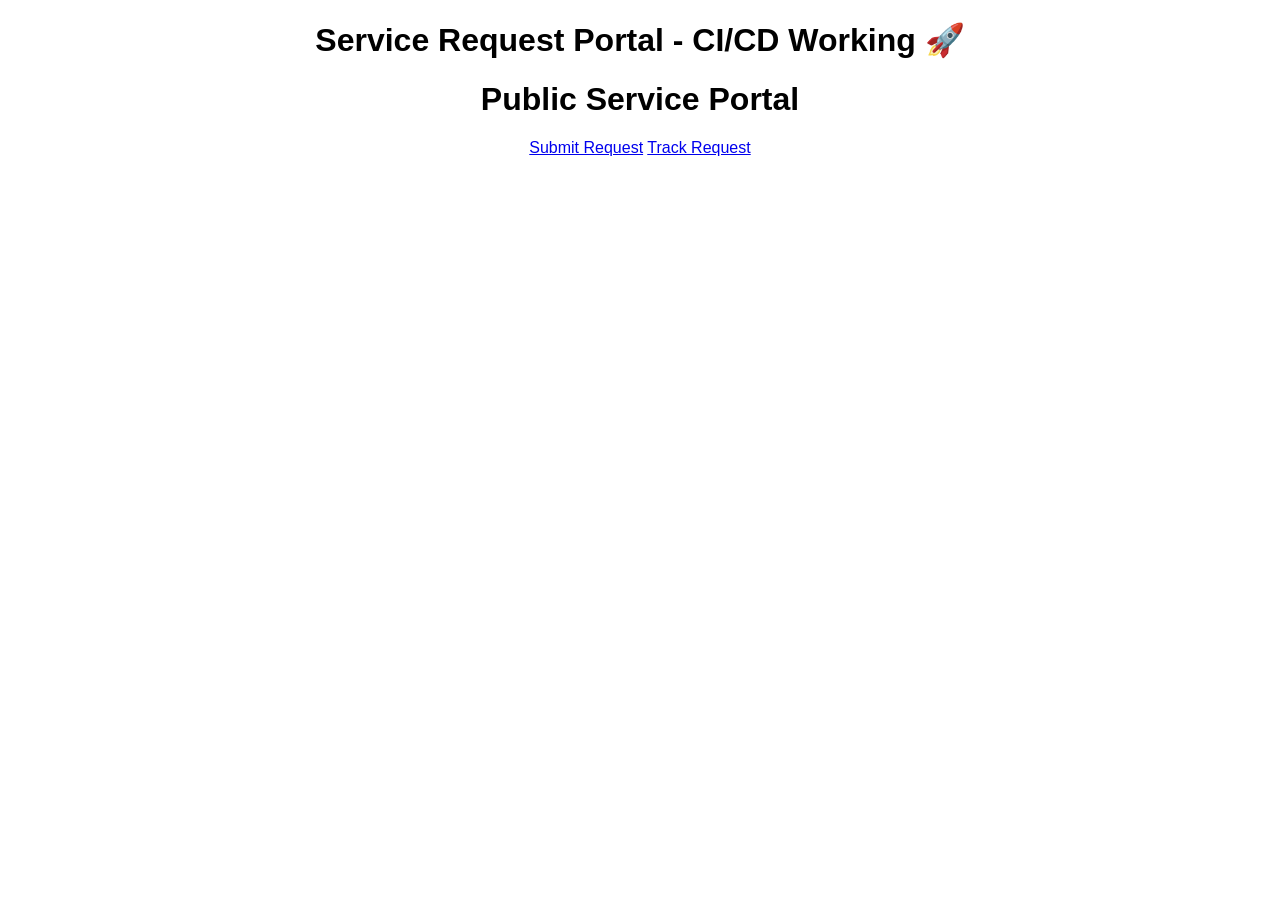
==== frontend/index.html @ e5de938a "Testing CI/CD auto deploy" ====
<!DOCTYPE html>
<html>
<head>
    <title>Service Portal</title>
    <h1>Service Request Portal - CI/CD Working 🚀</h1>
    <link rel="stylesheet" href="style.css">
</head>
<body>
    <h1>Public Service Portal</h1>
    <a href="submit.html">Submit Request</a>
    <a href="track.html">Track Request</a>
</body>
</html>
---- frontend/style.css ----
body {
    font-family: Arial;
    text-align: center;
}
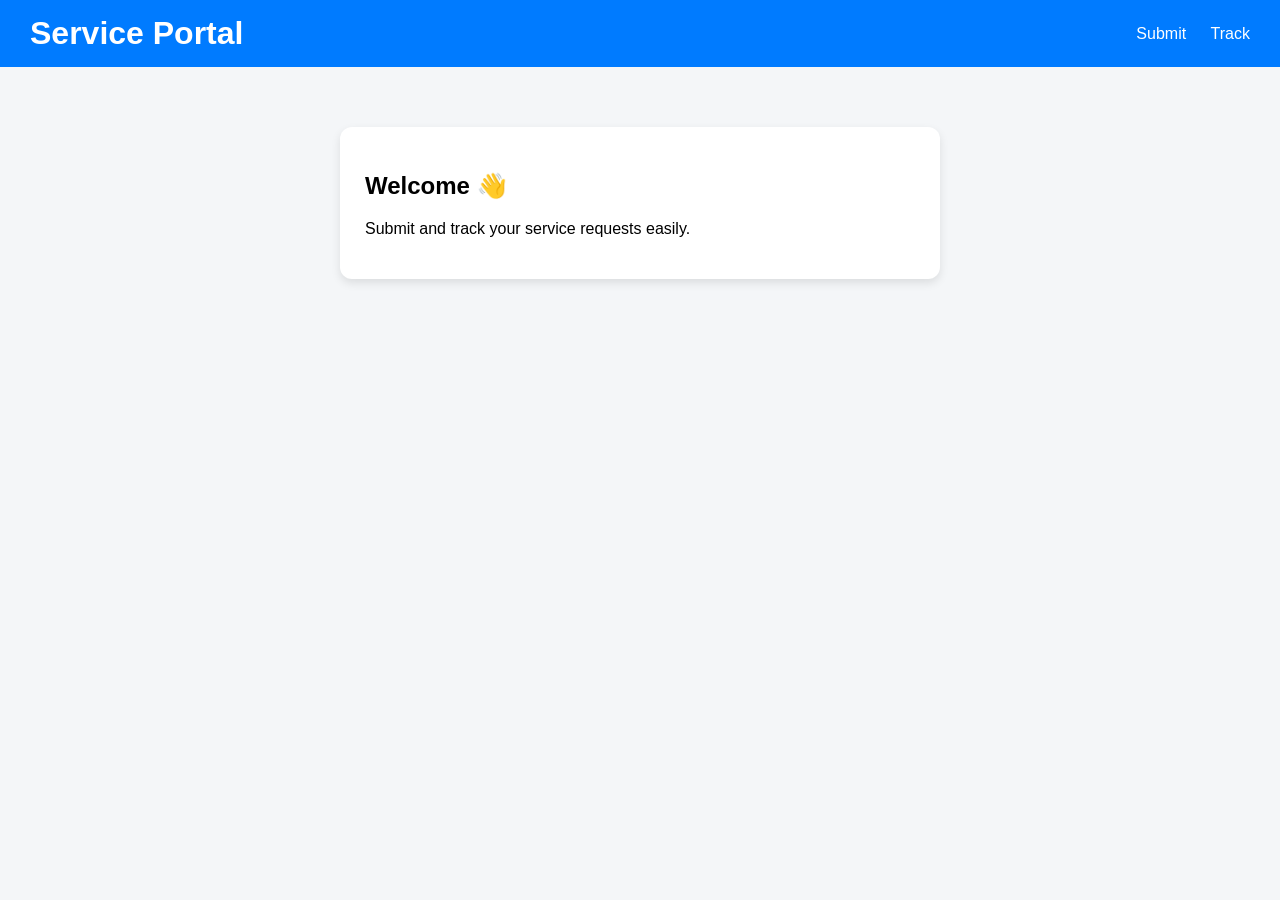
==== commit 1018fa31: "UI improved" ====
--- a/frontend/index.html
+++ b/frontend/index.html
@@ -1,13 +1,25 @@
 <!DOCTYPE html>
 <html>
 <head>
-    <title>Service Portal</title>
-    <h1>Service Request Portal - CI/CD Working 🚀</h1>
-    <link rel="stylesheet" href="style.css">
+  <title>Service Portal</title>
+  <link rel="stylesheet" href="style.css">
 </head>
 <body>
-    <h1>Public Service Portal</h1>
-    <a href="submit.html">Submit Request</a>
-    <a href="track.html">Track Request</a>
+
+<header class="navbar">
+  <h1>Service Portal</h1>
+  <nav>
+    <a href="submit.html">Submit</a>
+    <a href="track.html">Track</a>
+  </nav>
+</header>
+
+<div class="container">
+  <div class="card">
+    <h2>Welcome 👋</h2>
+    <p>Submit and track your service requests easily.</p>
+  </div>
+</div>
+
 </body>
 </html>
--- a/frontend/style.css
+++ b/frontend/style.css
@@ -1,4 +1,89 @@
 body {
-    font-family: Arial;
-    text-align: center;
+  font-family: 'Segoe UI', sans-serif;
+  margin: 0;
+  background: #f4f6f8;
 }
+
+/* NAVBAR */
+.navbar {
+  background: #007bff;
+  color: white;
+  padding: 15px 30px;
+  display: flex;
+  justify-content: space-between;
+  align-items: center;
+}
+
+.navbar h1 {
+  margin: 0;
+}
+
+.navbar nav a {
+  color: white;
+  margin-left: 20px;
+  text-decoration: none;
+  font-weight: 500;
+}
+
+.navbar nav a:hover {
+  text-decoration: underline;
+}
+
+/* CONTAINER */
+.container {
+  max-width: 600px;
+  margin: 40px auto;
+  padding: 20px;
+}
+
+/* CARD */
+.card {
+  background: white;
+  padding: 25px;
+  border-radius: 12px;
+  box-shadow: 0 4px 10px rgba(0,0,0,0.1);
+}
+
+/* INPUTS */
+input, textarea {
+  width: 100%;
+  padding: 12px;
+  margin-top: 10px;
+  margin-bottom: 20px;
+  border-radius: 8px;
+  border: 1px solid #ccc;
+  font-size: 14px;
+}
+
+/* BUTTON */
+button {
+  width: 100%;
+  padding: 12px;
+  background: #007bff;
+  border: none;
+  color: white;
+  border-radius: 8px;
+  font-size: 16px;
+  cursor: pointer;
+}
+
+button:hover {
+  background: #0056b3;
+}
+
+/* MESSAGE */
+.message {
+  margin-top: 15px;
+  padding: 10px;
+  border-radius: 8px;
+}
+
+.success {
+  background: #d4edda;
+  color: #155724;
+}
+
+.error {
+  background: #f8d7da;
+  color: #721c24;
+}
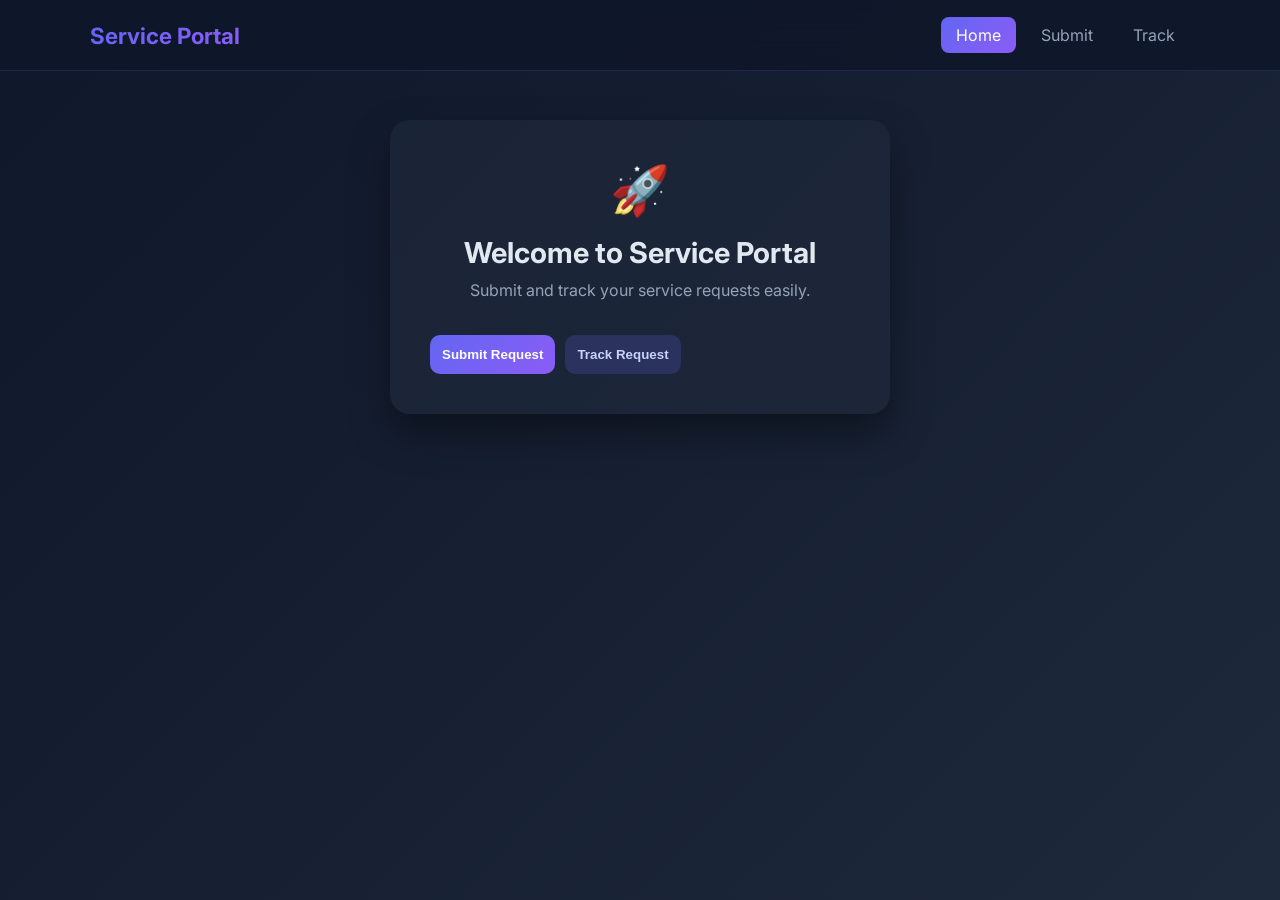
==== commit a88f1f15: "Professional UI integrated with backend" ====
--- a/frontend/index.html
+++ b/frontend/index.html
@@ -1,25 +1,52 @@
 <!DOCTYPE html>
-<html>
+<html lang="en">
 <head>
-  <title>Service Portal</title>
-  <link rel="stylesheet" href="style.css">
+    <meta charset="UTF-8">
+    <meta name="viewport" content="width=device-width, initial-scale=1.0">
+    <title>Service Portal</title>
+
+    <!-- FONT -->
+    <link href="https://fonts.googleapis.com/css2?family=Inter:wght@400;500;600;700&display=swap" rel="stylesheet">
+
+    <!-- CSS -->
+    <link rel="stylesheet" href="style.css">
 </head>
 <body>
 
-<header class="navbar">
-  <h1>Service Portal</h1>
-  <nav>
-    <a href="submit.html">Submit</a>
-    <a href="track.html">Track</a>
-  </nav>
-</header>
+<!-- NAVBAR -->
+<nav class="navbar">
+    <div class="navbar-content">
+        <div class="logo">Service Portal</div>
 
-<div class="container">
-  <div class="card">
-    <h2>Welcome 👋</h2>
-    <p>Submit and track your service requests easily.</p>
-  </div>
-</div>
+        <div class="nav-links">
+            <a href="index.html" class="nav-link active">Home</a>
+            <a href="submit.html" class="nav-link">Submit</a>
+            <a href="track.html" class="nav-link">Track</a>
+        </div>
+    </div>
+</nav>
+
+<!-- MAIN -->
+<main class="main">
+    <div class="card home-card">
+        <div class="home-icon">🚀</div>
+
+        <h1 class="card-title">Welcome to Service Portal</h1>
+        <p class="card-description">
+            Submit and track your service requests easily.
+        </p>
+
+        <div class="home-actions">
+            <a href="submit.html">
+                <button class="btn btn-primary">Submit Request</button>
+            </a>
+
+            <a href="track.html">
+                <button class="btn btn-secondary">Track Request</button>
+            </a>
+        </div>
+    </div>
+</main>
 
 </body>
 </html>
--- a/frontend/style.css
+++ b/frontend/style.css
@@ -1,89 +1,134 @@
+* {
+    margin: 0;
+    padding: 0;
+    box-sizing: border-box;
+}
+
 body {
-  font-family: 'Segoe UI', sans-serif;
-  margin: 0;
-  background: #f4f6f8;
+    font-family: 'Inter', sans-serif;
+    background: linear-gradient(135deg, #0f172a, #1e293b);
+    min-height: 100vh;
+    color: #e2e8f0;
 }
 
 /* NAVBAR */
 .navbar {
-  background: #007bff;
-  color: white;
-  padding: 15px 30px;
-  display: flex;
-  justify-content: space-between;
-  align-items: center;
+    position: fixed;
+    top: 0;
+    width: 100%;
+    background: rgba(15, 23, 42, 0.9);
+    backdrop-filter: blur(15px);
+    border-bottom: 1px solid rgba(99, 102, 241, 0.2);
 }
 
-.navbar h1 {
-  margin: 0;
+.navbar-content {
+    max-width: 1100px;
+    margin: auto;
+    height: 70px;
+    display: flex;
+    justify-content: space-between;
+    align-items: center;
 }
 
-.navbar nav a {
-  color: white;
-  margin-left: 20px;
-  text-decoration: none;
-  font-weight: 500;
+.logo {
+    font-size: 1.4rem;
+    font-weight: 700;
+    background: linear-gradient(135deg, #6366f1, #8b5cf6);
+    -webkit-background-clip: text;
+    -webkit-text-fill-color: transparent;
 }
 
-.navbar nav a:hover {
-  text-decoration: underline;
+/* NAV LINKS */
+.nav-links {
+    display: flex;
+    gap: 10px;
 }
 
-/* CONTAINER */
-.container {
-  max-width: 600px;
-  margin: 40px auto;
-  padding: 20px;
+.nav-link {
+    text-decoration: none;
+    color: #94a3b8;
+    padding: 8px 15px;
+    border-radius: 8px;
+}
+
+.nav-link:hover {
+    color: white;
+    background: rgba(99, 102, 241, 0.2);
+}
+
+.nav-link.active {
+    color: white;
+    background: linear-gradient(135deg, #6366f1, #8b5cf6);
+}
+
+/* MAIN */
+.main {
+    padding-top: 120px;
+    display: flex;
+    justify-content: center;
 }
 
 /* CARD */
 .card {
-  background: white;
-  padding: 25px;
-  border-radius: 12px;
-  box-shadow: 0 4px 10px rgba(0,0,0,0.1);
+    width: 100%;
+    max-width: 500px;
+    background: rgba(30, 41, 59, 0.7);
+    padding: 2.5rem;
+    border-radius: 20px;
+    text-align: center;
+    box-shadow: 0 20px 40px rgba(0,0,0,0.4);
 }
 
-/* INPUTS */
-input, textarea {
-  width: 100%;
-  padding: 12px;
-  margin-top: 10px;
-  margin-bottom: 20px;
-  border-radius: 8px;
-  border: 1px solid #ccc;
-  font-size: 14px;
+/* HOME */
+.home-icon {
+    font-size: 3rem;
+    margin-bottom: 1rem;
 }
 
-/* BUTTON */
-button {
-  width: 100%;
-  padding: 12px;
-  background: #007bff;
-  border: none;
-  color: white;
-  border-radius: 8px;
-  font-size: 16px;
-  cursor: pointer;
+.card-title {
+    font-size: 1.8rem;
 }
 
-button:hover {
-  background: #0056b3;
+.card-description {
+    margin-top: 10px;
+    color: #94a3b8;
 }
 
-/* MESSAGE */
-.message {
-  margin-top: 15px;
-  padding: 10px;
-  border-radius: 8px;
+/* BUTTONS */
+.btn {
+    width: 100%;
+    padding: 12px;
+    border-radius: 10px;
+    border: none;
+    margin-top: 15px;
+    font-weight: 600;
+    cursor: pointer;
 }
 
-.success {
-  background: #d4edda;
-  color: #155724;
+.btn-primary {
+    background: linear-gradient(135deg, #6366f1, #8b5cf6);
+    color: white;
 }
 
-.error {
-  background: #f8d7da;
-  color: #721c24;
+.btn-primary:hover {
+    transform: scale(1.05);
 }
+
+.btn-secondary {
+    background: rgba(99, 102, 241, 0.2);
+    color: #c7d2fe;
+}
+
+/* BUTTON GROUP */
+.home-actions {
+    display: flex;
+    gap: 10px;
+    margin-top: 20px;
+}
+
+/* MOBILE */
+@media (max-width: 600px) {
+    .home-actions {
+        flex-direction: column;
+    }
+}
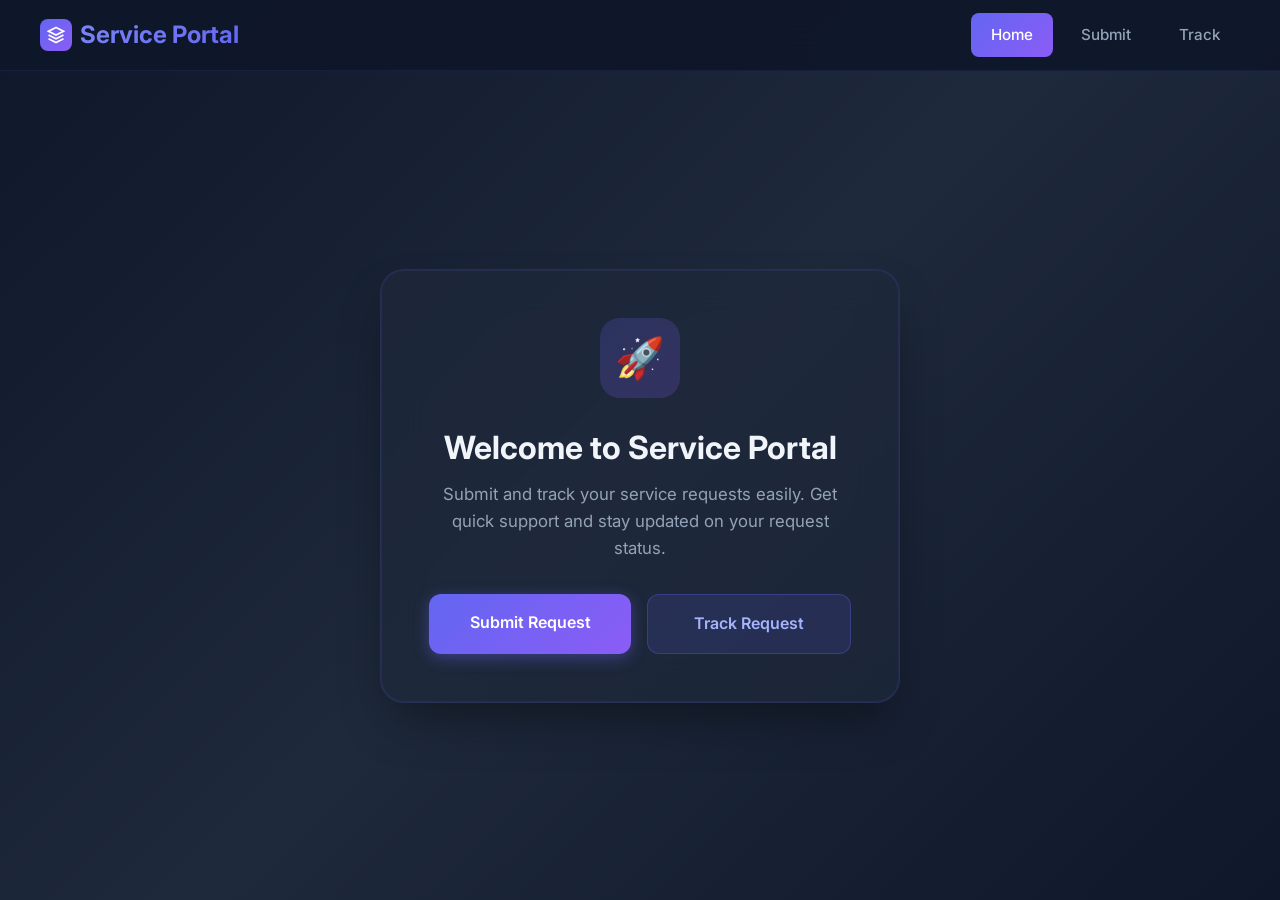
==== commit 1e0bdd9c: "Ui perfect" ====
--- a/frontend/index.html
+++ b/frontend/index.html
@@ -4,20 +4,23 @@
     <meta charset="UTF-8">
     <meta name="viewport" content="width=device-width, initial-scale=1.0">
     <title>Service Portal</title>
-
-    <!-- FONT -->
     <link href="https://fonts.googleapis.com/css2?family=Inter:wght@400;500;600;700&display=swap" rel="stylesheet">
-
-    <!-- CSS -->
     <link rel="stylesheet" href="style.css">
 </head>
 <body>
 
-<!-- NAVBAR -->
 <nav class="navbar">
     <div class="navbar-content">
-        <div class="logo">Service Portal</div>
-
+        <div class="logo">
+            <div class="logo-icon">
+                <svg width="18" height="18" viewBox="0 0 24 24" fill="none" stroke="white" stroke-width="2.5">
+                    <path d="M12 2L2 7l10 5 10-5-10-5z"/>
+                    <path d="M2 17l10 5 10-5"/>
+                    <path d="M2 12l10 5 10-5"/>
+                </svg>
+            </div>
+            Service Portal
+        </div>
         <div class="nav-links">
             <a href="index.html" class="nav-link active">Home</a>
             <a href="submit.html" class="nav-link">Submit</a>
@@ -26,24 +29,16 @@
     </div>
 </nav>
 
-<!-- MAIN -->
 <main class="main">
     <div class="card home-card">
         <div class="home-icon">🚀</div>
-
-        <h1 class="card-title">Welcome to Service Portal</h1>
-        <p class="card-description">
-            Submit and track your service requests easily.
-        </p>
-
+        <div class="card-header">
+            <h1 class="card-title">Welcome to Service Portal</h1>
+            <p class="card-description">Submit and track your service requests easily. Get quick support and stay updated on your request status.</p>
+        </div>
         <div class="home-actions">
-            <a href="submit.html">
-                <button class="btn btn-primary">Submit Request</button>
-            </a>
-
-            <a href="track.html">
-                <button class="btn btn-secondary">Track Request</button>
-            </a>
+            <a href="submit.html" class="btn btn-primary" style="text-decoration:none;text-align:center;">Submit Request</a>
+            <a href="track.html" class="btn btn-secondary" style="text-decoration:none;text-align:center;">Track Request</a>
         </div>
     </div>
 </main>
--- a/frontend/style.css
+++ b/frontend/style.css
@@ -5,130 +5,365 @@
 }
 
 body {
-    font-family: 'Inter', sans-serif;
-    background: linear-gradient(135deg, #0f172a, #1e293b);
+    font-family: 'Inter', -apple-system, BlinkMacSystemFont, sans-serif;
+    background: linear-gradient(135deg, #0f172a 0%, #1e293b 50%, #0f172a 100%);
     min-height: 100vh;
     color: #e2e8f0;
+    line-height: 1.6;
 }
 
 /* NAVBAR */
 .navbar {
+    background: rgba(15, 23, 42, 0.95);
+    backdrop-filter: blur(20px);
+    border-bottom: 1px solid rgba(99, 102, 241, 0.1);
+    padding: 0 2rem;
     position: fixed;
+    width: 100%;
     top: 0;
-    width: 100%;
-    background: rgba(15, 23, 42, 0.9);
-    backdrop-filter: blur(15px);
-    border-bottom: 1px solid rgba(99, 102, 241, 0.2);
+    z-index: 1000;
 }
 
 .navbar-content {
-    max-width: 1100px;
-    margin: auto;
+    max-width: 1200px;
+    margin: 0 auto;
+    display: flex;
+    justify-content: space-between;
+    align-items: center;
     height: 70px;
-    display: flex;
-    justify-content: space-between;
-    align-items: center;
 }
 
 .logo {
-    font-size: 1.4rem;
+    font-size: 1.5rem;
     font-weight: 700;
-    background: linear-gradient(135deg, #6366f1, #8b5cf6);
+    background: linear-gradient(135deg, #818cf8, #6366f1);
     -webkit-background-clip: text;
     -webkit-text-fill-color: transparent;
-}
-
-/* NAV LINKS */
+    background-clip: text;
+    display: flex;
+    align-items: center;
+    gap: 0.5rem;
+    text-decoration: none;
+}
+
+.logo-icon {
+    width: 32px;
+    height: 32px;
+    background: linear-gradient(135deg, #6366f1, #8b5cf6);
+    border-radius: 8px;
+    display: flex;
+    align-items: center;
+    justify-content: center;
+    flex-shrink: 0;
+}
+
 .nav-links {
     display: flex;
-    gap: 10px;
+    gap: 0.5rem;
 }
 
 .nav-link {
+    color: #94a3b8;
     text-decoration: none;
-    color: #94a3b8;
-    padding: 8px 15px;
+    padding: 0.625rem 1.25rem;
     border-radius: 8px;
+    font-weight: 500;
+    font-size: 0.95rem;
+    transition: all 0.2s ease;
 }
 
 .nav-link:hover {
-    color: white;
-    background: rgba(99, 102, 241, 0.2);
+    color: #e2e8f0;
+    background: rgba(99, 102, 241, 0.1);
 }
 
 .nav-link.active {
-    color: white;
+    color: #fff;
     background: linear-gradient(135deg, #6366f1, #8b5cf6);
 }
 
 /* MAIN */
 .main {
-    padding-top: 120px;
-    display: flex;
+    min-height: 100vh;
+    display: flex;
+    align-items: center;
     justify-content: center;
+    padding: 120px 1.5rem 3rem;
 }
 
 /* CARD */
 .card {
+    background: rgba(30, 41, 59, 0.7);
+    backdrop-filter: blur(20px);
+    border: 1px solid rgba(99, 102, 241, 0.15);
+    border-radius: 24px;
+    padding: 3rem;
     width: 100%;
-    max-width: 500px;
-    background: rgba(30, 41, 59, 0.7);
-    padding: 2.5rem;
+    max-width: 480px;
+    box-shadow:
+        0 25px 50px -12px rgba(0, 0, 0, 0.4),
+        0 0 0 1px rgba(99, 102, 241, 0.1) inset;
+}
+
+.card-header {
+    margin-bottom: 2rem;
+    text-align: center;
+}
+
+.card-title {
+    font-size: 2rem;
+    font-weight: 700;
+    color: #f1f5f9;
+    margin-bottom: 0.5rem;
+}
+
+.card-description {
+    color: #94a3b8;
+    font-size: 1.05rem;
+}
+
+/* HOME */
+.home-card {
+    text-align: center;
+    max-width: 520px;
+}
+
+.home-icon {
+    width: 80px;
+    height: 80px;
+    background: linear-gradient(135deg, rgba(99, 102, 241, 0.2), rgba(139, 92, 246, 0.2));
     border-radius: 20px;
-    text-align: center;
-    box-shadow: 0 20px 40px rgba(0,0,0,0.4);
-}
-
-/* HOME */
-.home-icon {
-    font-size: 3rem;
-    margin-bottom: 1rem;
-}
-
-.card-title {
-    font-size: 1.8rem;
-}
-
-.card-description {
-    margin-top: 10px;
-    color: #94a3b8;
+    display: flex;
+    align-items: center;
+    justify-content: center;
+    margin: 0 auto 1.5rem;
+    font-size: 2.5rem;
+}
+
+.home-actions {
+    display: flex;
+    gap: 1rem;
+    margin-top: 2rem;
+}
+
+.home-actions .btn {
+    flex: 1;
+}
+
+/* FORM ELEMENTS */
+.form-group {
+    margin-bottom: 1.5rem;
+}
+
+.form-label {
+    display: block;
+    font-size: 0.875rem;
+    font-weight: 500;
+    color: #cbd5e1;
+    margin-bottom: 0.5rem;
+}
+
+.form-input,
+.form-textarea {
+    width: 100%;
+    padding: 0.875rem 1rem;
+    background: rgba(15, 23, 42, 0.6);
+    border: 1px solid rgba(99, 102, 241, 0.2);
+    border-radius: 12px;
+    color: #e2e8f0;
+    font-size: 1rem;
+    font-family: inherit;
+    transition: all 0.2s ease;
+}
+
+.form-input:focus,
+.form-textarea:focus {
+    outline: none;
+    border-color: #6366f1;
+    box-shadow: 0 0 0 3px rgba(99, 102, 241, 0.15);
+    background: rgba(15, 23, 42, 0.8);
+}
+
+.form-input::placeholder,
+.form-textarea::placeholder {
+    color: #64748b;
+}
+
+.form-textarea {
+    min-height: 120px;
+    resize: vertical;
 }
 
 /* BUTTONS */
 .btn {
     width: 100%;
-    padding: 12px;
-    border-radius: 10px;
+    padding: 1rem 1.5rem;
+    font-size: 1rem;
+    font-weight: 600;
     border: none;
-    margin-top: 15px;
-    font-weight: 600;
+    border-radius: 12px;
     cursor: pointer;
+    transition: all 0.2s ease;
+    font-family: inherit;
 }
 
 .btn-primary {
     background: linear-gradient(135deg, #6366f1, #8b5cf6);
     color: white;
+    box-shadow: 0 4px 15px rgba(99, 102, 241, 0.4);
 }
 
 .btn-primary:hover {
-    transform: scale(1.05);
+    transform: translateY(-2px);
+    box-shadow: 0 8px 25px rgba(99, 102, 241, 0.5);
+}
+
+.btn-primary:active {
+    transform: translateY(0);
 }
 
 .btn-secondary {
-    background: rgba(99, 102, 241, 0.2);
-    color: #c7d2fe;
-}
-
-/* BUTTON GROUP */
-.home-actions {
-    display: flex;
-    gap: 10px;
-    margin-top: 20px;
-}
-
-/* MOBILE */
-@media (max-width: 600px) {
-    .home-actions {
-        flex-direction: column;
-    }
-}
+    background: rgba(99, 102, 241, 0.15);
+    color: #a5b4fc;
+    border: 1px solid rgba(99, 102, 241, 0.3);
+}
+
+.btn-secondary:hover {
+    background: rgba(99, 102, 241, 0.25);
+    border-color: rgba(99, 102, 241, 0.5);
+}
+
+/* SUCCESS */
+.success-message {
+    text-align: center;
+    padding: 2rem;
+    display: none;
+}
+
+.success-message.visible {
+    display: block;
+    animation: fadeIn 0.3s ease;
+}
+
+.success-icon {
+    width: 64px;
+    height: 64px;
+    background: rgba(34, 197, 94, 0.2);
+    border-radius: 50%;
+    display: flex;
+    align-items: center;
+    justify-content: center;
+    margin: 0 auto 1rem;
+    font-size: 1.75rem;
+    color: #4ade80;
+}
+
+.success-title {
+    color: #4ade80;
+    font-size: 1.25rem;
+    font-weight: 600;
+    margin-bottom: 0.5rem;
+}
+
+.request-id-display {
+    background: rgba(15, 23, 42, 0.6);
+    border: 1px solid rgba(99, 102, 241, 0.2);
+    padding: 1rem;
+    border-radius: 12px;
+    margin-top: 1rem;
+}
+
+.request-id-label {
+    font-size: 0.8rem;
+    color: #64748b;
+    margin-bottom: 0.25rem;
+}
+
+.request-id-value {
+    font-size: 1.25rem;
+    font-weight: 700;
+    color: #a5b4fc;
+    font-family: 'SF Mono', Monaco, 'Courier New', monospace;
+}
+
+/* STATUS CARD */
+.status-card {
+    margin-top: 1.5rem;
+    padding: 1.5rem;
+    background: rgba(15, 23, 42, 0.5);
+    border-radius: 16px;
+    border: 1px solid rgba(99, 102, 241, 0.1);
+    display: none;
+}
+
+.status-card.visible {
+    display: block;
+    animation: fadeIn 0.3s ease;
+}
+
+.status-header {
+    display: flex;
+    justify-content: space-between;
+    align-items: center;
+    margin-bottom: 1rem;
+}
+
+.status-id {
+    font-weight: 600;
+    color: #a5b4fc;
+}
+
+.status-badge {
+    padding: 0.375rem 0.875rem;
+    border-radius: 20px;
+    font-size: 0.8rem;
+    font-weight: 600;
+    text-transform: uppercase;
+    letter-spacing: 0.5px;
+}
+
+.status-pending  { background: rgba(251,191,36,0.2);  color: #fbbf24; }
+.status-progress { background: rgba(59,130,246,0.2);  color: #60a5fa; }
+.status-completed{ background: rgba(34,197,94,0.2);   color: #4ade80; }
+
+.status-details {
+    display: grid;
+    gap: 0.75rem;
+}
+
+.status-row {
+    display: flex;
+    justify-content: space-between;
+    padding: 0.5rem 0;
+    border-bottom: 1px solid rgba(99, 102, 241, 0.1);
+}
+
+.status-row:last-child { border-bottom: none; }
+
+.status-label { color: #64748b; font-size: 0.9rem; }
+.status-value { color: #e2e8f0; font-weight: 500; }
+
+/* ERROR */
+.error-text {
+    color: #f87171;
+    font-size: 0.9rem;
+    margin-top: 1rem;
+    text-align: center;
+    display: none;
+}
+
+.error-text.visible { display: block; animation: fadeIn 0.3s ease; }
+
+/* ANIMATIONS */
+@keyframes fadeIn {
+    from { opacity: 0; transform: translateY(10px); }
+    to   { opacity: 1; transform: translateY(0); }
+}
+
+/* RESPONSIVE */
+@media (max-width: 640px) {
+    .navbar { padding: 0 1rem; }
+    .card { padding: 2rem 1.5rem; }
+    .home-actions { flex-direction: column; }
+    .card-title { font-size: 1.5rem; }
+}
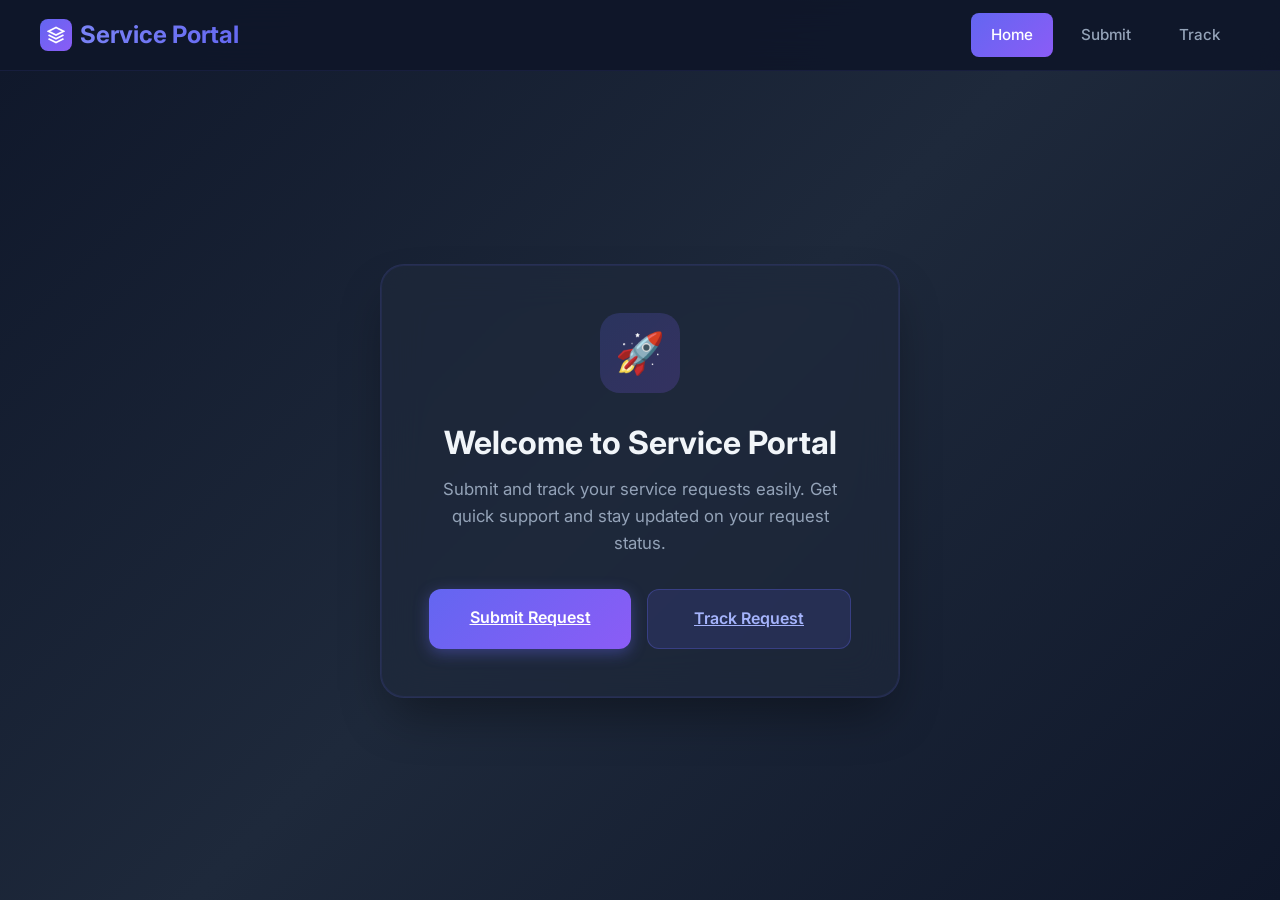
==== commit 2880bf85: "Responsive UI" ====
--- a/frontend/index.html
+++ b/frontend/index.html
@@ -21,11 +21,22 @@
             </div>
             Service Portal
         </div>
+        <!-- Desktop links -->
         <div class="nav-links">
             <a href="index.html" class="nav-link active">Home</a>
             <a href="submit.html" class="nav-link">Submit</a>
             <a href="track.html" class="nav-link">Track</a>
         </div>
+        <!-- Hamburger -->
+        <button class="hamburger" id="hamburger" aria-label="Menu">
+            <span></span><span></span><span></span>
+        </button>
+    </div>
+    <!-- Mobile drawer -->
+    <div class="mobile-nav" id="mobileNav">
+        <a href="index.html" class="nav-link active">Home</a>
+        <a href="submit.html" class="nav-link">Submit</a>
+        <a href="track.html" class="nav-link">Track</a>
     </div>
 </nav>
 
@@ -37,11 +48,19 @@
             <p class="card-description">Submit and track your service requests easily. Get quick support and stay updated on your request status.</p>
         </div>
         <div class="home-actions">
-            <a href="submit.html" class="btn btn-primary" style="text-decoration:none;text-align:center;">Submit Request</a>
-            <a href="track.html" class="btn btn-secondary" style="text-decoration:none;text-align:center;">Track Request</a>
+            <a href="submit.html" class="btn btn-primary">Submit Request</a>
+            <a href="track.html" class="btn btn-secondary">Track Request</a>
         </div>
     </div>
 </main>
 
+<script>
+    const btn = document.getElementById('hamburger');
+    const nav = document.getElementById('mobileNav');
+    btn.addEventListener('click', () => {
+        btn.classList.toggle('open');
+        nav.classList.toggle('open');
+    });
+</script>
 </body>
 </html>
--- a/frontend/style.css
+++ b/frontend/style.css
@@ -12,7 +12,7 @@
     line-height: 1.6;
 }
 
-/* NAVBAR */
+/* ─── NAVBAR ──────────────────────────────────────────────── */
 .navbar {
     background: rgba(15, 23, 42, 0.95);
     backdrop-filter: blur(20px);
@@ -44,6 +44,7 @@
     align-items: center;
     gap: 0.5rem;
     text-decoration: none;
+    white-space: nowrap;
 }
 
 .logo-icon {
@@ -57,6 +58,7 @@
     flex-shrink: 0;
 }
 
+/* Desktop nav links */
 .nav-links {
     display: flex;
     gap: 0.5rem;
@@ -70,6 +72,7 @@
     font-weight: 500;
     font-size: 0.95rem;
     transition: all 0.2s ease;
+    white-space: nowrap;
 }
 
 .nav-link:hover {
@@ -82,16 +85,59 @@
     background: linear-gradient(135deg, #6366f1, #8b5cf6);
 }
 
-/* MAIN */
+/* Hamburger (hidden on desktop) */
+.hamburger {
+    display: none;
+    flex-direction: column;
+    justify-content: center;
+    gap: 5px;
+    cursor: pointer;
+    padding: 6px;
+    border-radius: 8px;
+    background: none;
+    border: none;
+}
+
+.hamburger span {
+    display: block;
+    width: 22px;
+    height: 2px;
+    background: #94a3b8;
+    border-radius: 2px;
+    transition: all 0.3s ease;
+}
+
+.hamburger.open span:nth-child(1) { transform: translateY(7px) rotate(45deg); }
+.hamburger.open span:nth-child(2) { opacity: 0; }
+.hamburger.open span:nth-child(3) { transform: translateY(-7px) rotate(-45deg); }
+
+/* Mobile drawer */
+.mobile-nav {
+    display: none;
+    flex-direction: column;
+    gap: 0.25rem;
+    padding: 1rem 0 1.25rem;
+    border-top: 1px solid rgba(99, 102, 241, 0.1);
+}
+
+.mobile-nav.open { display: flex; }
+
+.mobile-nav .nav-link {
+    padding: 0.75rem 1rem;
+    font-size: 1rem;
+    border-radius: 10px;
+}
+
+/* ─── MAIN ────────────────────────────────────────────────── */
 .main {
     min-height: 100vh;
     display: flex;
     align-items: center;
     justify-content: center;
-    padding: 120px 1.5rem 3rem;
-}
-
-/* CARD */
+    padding: 110px 1.5rem 3rem;
+}
+
+/* ─── CARD ────────────────────────────────────────────────── */
 .card {
     background: rgba(30, 41, 59, 0.7);
     backdrop-filter: blur(20px);
@@ -122,7 +168,7 @@
     font-size: 1.05rem;
 }
 
-/* HOME */
+/* ─── HOME ────────────────────────────────────────────────── */
 .home-card {
     text-align: center;
     max-width: 520px;
@@ -131,7 +177,7 @@
 .home-icon {
     width: 80px;
     height: 80px;
-    background: linear-gradient(135deg, rgba(99, 102, 241, 0.2), rgba(139, 92, 246, 0.2));
+    background: linear-gradient(135deg, rgba(99,102,241,0.2), rgba(139,92,246,0.2));
     border-radius: 20px;
     display: flex;
     align-items: center;
@@ -146,14 +192,10 @@
     margin-top: 2rem;
 }
 
-.home-actions .btn {
-    flex: 1;
-}
-
-/* FORM ELEMENTS */
-.form-group {
-    margin-bottom: 1.5rem;
-}
+.home-actions .btn { flex: 1; }
+
+/* ─── FORM ────────────────────────────────────────────────── */
+.form-group { margin-bottom: 1.5rem; }
 
 .form-label {
     display: block;
@@ -174,6 +216,8 @@
     font-size: 1rem;
     font-family: inherit;
     transition: all 0.2s ease;
+    /* prevent iOS zoom on focus */
+    font-size: max(16px, 1rem);
 }
 
 .form-input:focus,
@@ -185,17 +229,16 @@
 }
 
 .form-input::placeholder,
-.form-textarea::placeholder {
-    color: #64748b;
-}
+.form-textarea::placeholder { color: #64748b; }
 
 .form-textarea {
     min-height: 120px;
     resize: vertical;
 }
 
-/* BUTTONS */
+/* ─── BUTTONS ─────────────────────────────────────────────── */
 .btn {
+    display: block;
     width: 100%;
     padding: 1rem 1.5rem;
     font-size: 1rem;
@@ -205,6 +248,8 @@
     cursor: pointer;
     transition: all 0.2s ease;
     font-family: inherit;
+    text-align: center;
+    -webkit-tap-highlight-color: transparent;
 }
 
 .btn-primary {
@@ -218,9 +263,7 @@
     box-shadow: 0 8px 25px rgba(99, 102, 241, 0.5);
 }
 
-.btn-primary:active {
-    transform: translateY(0);
-}
+.btn-primary:active { transform: translateY(0); }
 
 .btn-secondary {
     background: rgba(99, 102, 241, 0.15);
@@ -233,7 +276,7 @@
     border-color: rgba(99, 102, 241, 0.5);
 }
 
-/* SUCCESS */
+/* ─── SUCCESS ─────────────────────────────────────────────── */
 .success-message {
     text-align: center;
     padding: 2rem;
@@ -284,9 +327,10 @@
     font-weight: 700;
     color: #a5b4fc;
     font-family: 'SF Mono', Monaco, 'Courier New', monospace;
-}
-
-/* STATUS CARD */
+    word-break: break-all;
+}
+
+/* ─── STATUS CARD ─────────────────────────────────────────── */
 .status-card {
     margin-top: 1.5rem;
     padding: 1.5rem;
@@ -306,11 +350,14 @@
     justify-content: space-between;
     align-items: center;
     margin-bottom: 1rem;
+    gap: 0.5rem;
+    flex-wrap: wrap;
 }
 
 .status-id {
     font-weight: 600;
     color: #a5b4fc;
+    word-break: break-all;
 }
 
 .status-badge {
@@ -320,30 +367,40 @@
     font-weight: 600;
     text-transform: uppercase;
     letter-spacing: 0.5px;
-}
-
-.status-pending  { background: rgba(251,191,36,0.2);  color: #fbbf24; }
-.status-progress { background: rgba(59,130,246,0.2);  color: #60a5fa; }
-.status-completed{ background: rgba(34,197,94,0.2);   color: #4ade80; }
-
-.status-details {
-    display: grid;
-    gap: 0.75rem;
-}
+    flex-shrink: 0;
+}
+
+.status-pending  { background: rgba(251,191,36,0.2); color: #fbbf24; }
+.status-progress { background: rgba(59,130,246,0.2); color: #60a5fa; }
+.status-completed{ background: rgba(34,197,94,0.2);  color: #4ade80; }
+
+.status-details { display: grid; gap: 0.75rem; }
 
 .status-row {
     display: flex;
     justify-content: space-between;
+    align-items: flex-start;
+    gap: 1rem;
     padding: 0.5rem 0;
     border-bottom: 1px solid rgba(99, 102, 241, 0.1);
 }
 
 .status-row:last-child { border-bottom: none; }
 
-.status-label { color: #64748b; font-size: 0.9rem; }
-.status-value { color: #e2e8f0; font-weight: 500; }
-
-/* ERROR */
+.status-label {
+    color: #64748b;
+    font-size: 0.9rem;
+    flex-shrink: 0;
+}
+
+.status-value {
+    color: #e2e8f0;
+    font-weight: 500;
+    text-align: right;
+    word-break: break-word;
+}
+
+/* ─── ERROR ───────────────────────────────────────────────── */
 .error-text {
     color: #f87171;
     font-size: 0.9rem;
@@ -354,16 +411,99 @@
 
 .error-text.visible { display: block; animation: fadeIn 0.3s ease; }
 
-/* ANIMATIONS */
+/* ─── ANIMATIONS ──────────────────────────────────────────── */
 @keyframes fadeIn {
     from { opacity: 0; transform: translateY(10px); }
     to   { opacity: 1; transform: translateY(0); }
 }
 
-/* RESPONSIVE */
-@media (max-width: 640px) {
+/* ─── TABLET  (≤ 768px) ───────────────────────────────────── */
+@media (max-width: 768px) {
+    .navbar { padding: 0 1.25rem; }
+
+    .card {
+        padding: 2.5rem 2rem;
+        border-radius: 20px;
+        max-width: 100%;
+    }
+
+    .card-title { font-size: 1.75rem; }
+}
+
+/* ─── MOBILE  (≤ 480px) ───────────────────────────────────── */
+@media (max-width: 480px) {
+    /* Navbar: show hamburger, hide desktop links */
     .navbar { padding: 0 1rem; }
-    .card { padding: 2rem 1.5rem; }
-    .home-actions { flex-direction: column; }
-    .card-title { font-size: 1.5rem; }
-}
+    .navbar-content { height: 60px; }
+
+    .nav-links { display: none; }
+    .hamburger { display: flex; }
+
+    /* Main: tighter top padding to match smaller navbar */
+    .main {
+        align-items: flex-start;
+        padding: 80px 1rem 2rem;
+    }
+
+    /* Card: full-width, less padding, smaller radius */
+    .card {
+        padding: 1.75rem 1.25rem;
+        border-radius: 16px;
+        max-width: 100%;
+    }
+
+    .card-header { margin-bottom: 1.5rem; }
+    .card-title  { font-size: 1.5rem; }
+    .card-description { font-size: 0.95rem; }
+
+    /* Home icon smaller */
+    .home-icon {
+        width: 64px;
+        height: 64px;
+        font-size: 2rem;
+        border-radius: 14px;
+        margin-bottom: 1rem;
+    }
+
+    /* Stack home buttons */
+    .home-actions {
+        flex-direction: column;
+        gap: 0.75rem;
+        margin-top: 1.5rem;
+    }
+
+    /* Form */
+    .form-group { margin-bottom: 1.25rem; }
+
+    .form-input,
+    .form-textarea { padding: 0.75rem 0.875rem; }
+
+    .form-textarea { min-height: 100px; }
+
+    /* Bigger tap targets on buttons */
+    .btn { padding: 0.9rem 1.25rem; font-size: 0.975rem; }
+
+    /* Success */
+    .success-message { padding: 1.5rem 0.5rem; }
+    .success-icon    { width: 52px; height: 52px; font-size: 1.5rem; }
+    .success-title   { font-size: 1.1rem; }
+    .request-id-value { font-size: 1rem; }
+
+    /* Status card */
+    .status-card { padding: 1.25rem; }
+
+    .status-row {
+        flex-direction: column;
+        gap: 0.2rem;
+    }
+
+    .status-value { text-align: left; }
+}
+
+/* ─── VERY SMALL  (≤ 360px) ──────────────────────────────── */
+@media (max-width: 360px) {
+    .card { padding: 1.5rem 1rem; }
+    .card-title { font-size: 1.35rem; }
+    .logo { font-size: 1.2rem; }
+    .logo-icon { width: 26px; height: 26px; }
+}
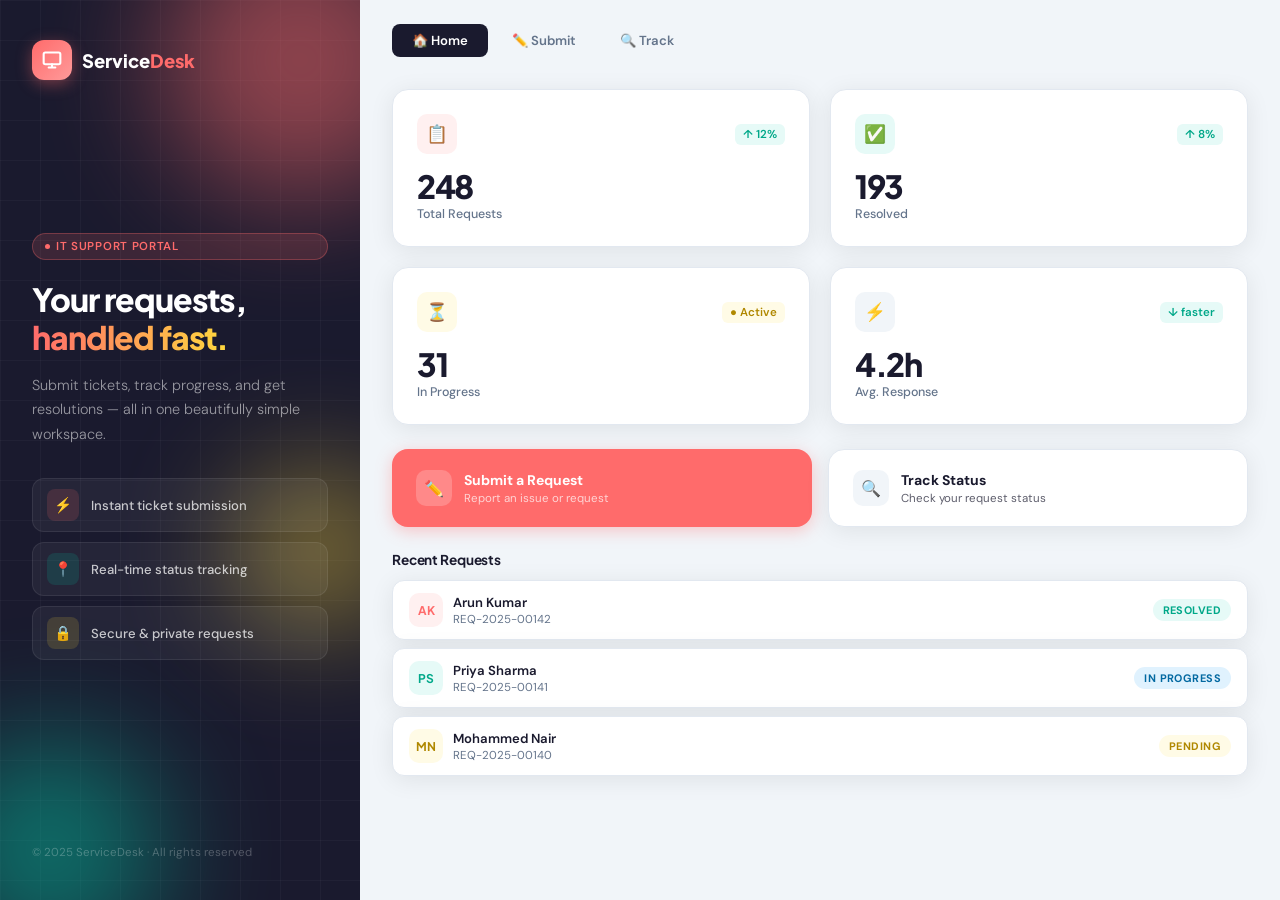
==== commit e0e33308: "UI change" ====
--- a/frontend/index.html
+++ b/frontend/index.html
@@ -1,66 +1,112 @@
 <!DOCTYPE html>
 <html lang="en">
 <head>
-    <meta charset="UTF-8">
-    <meta name="viewport" content="width=device-width, initial-scale=1.0">
-    <title>Service Portal</title>
-    <link href="https://fonts.googleapis.com/css2?family=Inter:wght@400;500;600;700&display=swap" rel="stylesheet">
-    <link rel="stylesheet" href="style.css">
+<meta charset="UTF-8">
+<meta name="viewport" content="width=device-width, initial-scale=1.0">
+<title>ServiceDesk – Home</title>
+<link href="https://fonts.googleapis.com/css2?family=Plus+Jakarta+Sans:wght@400;500;600;700;800&family=DM+Sans:wght@300;400;500&display=swap" rel="stylesheet">
+<link rel="stylesheet" href="style.css">
 </head>
 <body>
 
-<nav class="navbar">
-    <div class="navbar-content">
-        <div class="logo">
-            <div class="logo-icon">
-                <svg width="18" height="18" viewBox="0 0 24 24" fill="none" stroke="white" stroke-width="2.5">
-                    <path d="M12 2L2 7l10 5 10-5-10-5z"/>
-                    <path d="M2 17l10 5 10-5"/>
-                    <path d="M2 12l10 5 10-5"/>
-                </svg>
-            </div>
-            Service Portal
+<div class="topbar">
+  <div class="topbar-logo"><div class="dot"></div> ServiceDesk</div>
+  <button class="hamburger" id="hbtn"><span></span><span></span><span></span></button>
+</div>
+<div class="mobile-nav-drawer" id="mDrawer">
+  <a href="index.html" class="active">🏠 Home</a>
+  <a href="submit.html">✏️ Submit</a>
+  <a href="track.html">🔍 Track</a>
+</div>
+
+<div class="shell">
+  <aside class="sidebar">
+    <div class="grid-pattern"></div>
+    <div class="blob blob1"></div><div class="blob blob2"></div><div class="blob blob3"></div>
+    <div class="sidebar-inner">
+      <a href="index.html" class="s-logo">
+        <div class="s-logo-icon">
+          <svg viewBox="0 0 24 24" fill="none" stroke="white" stroke-width="2.5" stroke-linecap="round">
+            <rect x="2" y="3" width="20" height="14" rx="2"/><path d="M8 21h8M12 17v4"/>
+          </svg>
         </div>
-        <!-- Desktop links -->
-        <div class="nav-links">
-            <a href="index.html" class="nav-link active">Home</a>
-            <a href="submit.html" class="nav-link">Submit</a>
-            <a href="track.html" class="nav-link">Track</a>
+        <span class="s-logo-text">Service<span>Desk</span></span>
+      </a>
+      <div class="s-hero">
+        <div class="s-tag"><span class="s-tag-dot"></span> IT Support Portal</div>
+        <div class="s-title">Your requests,<br><span class="hl">handled fast.</span></div>
+        <div class="s-desc">Submit tickets, track progress, and get resolutions — all in one beautifully simple workspace.</div>
+        <div class="feats">
+          <div class="feat"><div class="feat-icon coral">⚡</div><div class="feat-text">Instant ticket submission</div></div>
+          <div class="feat"><div class="feat-icon teal">📍</div><div class="feat-text">Real-time status tracking</div></div>
+          <div class="feat"><div class="feat-icon yellow">🔒</div><div class="feat-text">Secure &amp; private requests</div></div>
         </div>
-        <!-- Hamburger -->
-        <button class="hamburger" id="hamburger" aria-label="Menu">
-            <span></span><span></span><span></span>
-        </button>
+      </div>
+      <div class="s-footer">© 2025 ServiceDesk · All rights reserved</div>
     </div>
-    <!-- Mobile drawer -->
-    <div class="mobile-nav" id="mobileNav">
-        <a href="index.html" class="nav-link active">Home</a>
-        <a href="submit.html" class="nav-link">Submit</a>
-        <a href="track.html" class="nav-link">Track</a>
+  </aside>
+
+  <div class="content">
+    <div class="page-tabs">
+      <a href="index.html" class="tab active">🏠 Home</a>
+      <a href="submit.html" class="tab">✏️ Submit</a>
+      <a href="track.html" class="tab">🔍 Track</a>
     </div>
-</nav>
 
-<main class="main">
-    <div class="card home-card">
-        <div class="home-icon">🚀</div>
-        <div class="card-header">
-            <h1 class="card-title">Welcome to Service Portal</h1>
-            <p class="card-description">Submit and track your service requests easily. Get quick support and stay updated on your request status.</p>
+    <div class="page active">
+      <div class="home-grid">
+        <div class="hcard">
+          <div class="hcard-top"><div class="hcard-icon coral">📋</div><span class="hcard-trend up">↑ 12%</span></div>
+          <div class="hcard-num">248</div><div class="hcard-label">Total Requests</div>
         </div>
-        <div class="home-actions">
-            <a href="submit.html" class="btn btn-primary">Submit Request</a>
-            <a href="track.html" class="btn btn-secondary">Track Request</a>
+        <div class="hcard">
+          <div class="hcard-top"><div class="hcard-icon teal">✅</div><span class="hcard-trend up">↑ 8%</span></div>
+          <div class="hcard-num">193</div><div class="hcard-label">Resolved</div>
         </div>
+        <div class="hcard">
+          <div class="hcard-top"><div class="hcard-icon yellow">⏳</div><span class="hcard-trend warn">● Active</span></div>
+          <div class="hcard-num">31</div><div class="hcard-label">In Progress</div>
+        </div>
+        <div class="hcard">
+          <div class="hcard-top"><div class="hcard-icon ink">⚡</div><span class="hcard-trend up">↓ faster</span></div>
+          <div class="hcard-num">4.2h</div><div class="hcard-label">Avg. Response</div>
+        </div>
+      </div>
+
+      <div class="quick-actions">
+        <a href="submit.html" class="qa primary" style="text-decoration:none">
+          <div class="qa-icon">✏️</div>
+          <div><div class="qa-label">Submit a Request</div><div class="qa-sub">Report an issue or request</div></div>
+        </a>
+        <a href="track.html" class="qa secondary" style="text-decoration:none">
+          <div class="qa-icon">🔍</div>
+          <div><div class="qa-label">Track Status</div><div class="qa-sub">Check your request status</div></div>
+        </a>
+      </div>
+
+      <div class="recent-label">Recent Requests</div>
+      <div class="req-list">
+        <div class="req-row">
+          <div class="req-info"><div class="req-avatar av1">AK</div><div><div class="req-name">Arun Kumar</div><div class="req-id">REQ-2025-00142</div></div></div>
+          <span class="chip chip-done">Resolved</span>
+        </div>
+        <div class="req-row">
+          <div class="req-info"><div class="req-avatar av2">PS</div><div><div class="req-name">Priya Sharma</div><div class="req-id">REQ-2025-00141</div></div></div>
+          <span class="chip chip-progress">In Progress</span>
+        </div>
+        <div class="req-row">
+          <div class="req-info"><div class="req-avatar av3">MN</div><div><div class="req-name">Mohammed Nair</div><div class="req-id">REQ-2025-00140</div></div></div>
+          <span class="chip chip-pending">Pending</span>
+        </div>
+      </div>
     </div>
-</main>
+  </div>
+</div>
 
 <script>
-    const btn = document.getElementById('hamburger');
-    const nav = document.getElementById('mobileNav');
-    btn.addEventListener('click', () => {
-        btn.classList.toggle('open');
-        nav.classList.toggle('open');
-    });
+  const hbtn = document.getElementById('hbtn');
+  const drawer = document.getElementById('mDrawer');
+  hbtn.addEventListener('click', () => { hbtn.classList.toggle('open'); drawer.classList.toggle('open'); });
 </script>
 </body>
 </html>
--- a/frontend/style.css
+++ b/frontend/style.css
@@ -1,509 +1,319 @@
-* {
-    margin: 0;
-    padding: 0;
-    box-sizing: border-box;
-}
-
-body {
-    font-family: 'Inter', -apple-system, BlinkMacSystemFont, sans-serif;
-    background: linear-gradient(135deg, #0f172a 0%, #1e293b 50%, #0f172a 100%);
-    min-height: 100vh;
-    color: #e2e8f0;
-    line-height: 1.6;
-}
-
-/* ─── NAVBAR ──────────────────────────────────────────────── */
-.navbar {
-    background: rgba(15, 23, 42, 0.95);
-    backdrop-filter: blur(20px);
-    border-bottom: 1px solid rgba(99, 102, 241, 0.1);
-    padding: 0 2rem;
-    position: fixed;
-    width: 100%;
-    top: 0;
-    z-index: 1000;
-}
-
-.navbar-content {
-    max-width: 1200px;
-    margin: 0 auto;
-    display: flex;
-    justify-content: space-between;
-    align-items: center;
-    height: 70px;
-}
-
-.logo {
-    font-size: 1.5rem;
-    font-weight: 700;
-    background: linear-gradient(135deg, #818cf8, #6366f1);
-    -webkit-background-clip: text;
-    -webkit-text-fill-color: transparent;
-    background-clip: text;
-    display: flex;
-    align-items: center;
-    gap: 0.5rem;
-    text-decoration: none;
-    white-space: nowrap;
-}
-
-.logo-icon {
-    width: 32px;
-    height: 32px;
-    background: linear-gradient(135deg, #6366f1, #8b5cf6);
-    border-radius: 8px;
-    display: flex;
-    align-items: center;
-    justify-content: center;
-    flex-shrink: 0;
-}
-
-/* Desktop nav links */
-.nav-links {
-    display: flex;
-    gap: 0.5rem;
-}
-
-.nav-link {
-    color: #94a3b8;
-    text-decoration: none;
-    padding: 0.625rem 1.25rem;
-    border-radius: 8px;
-    font-weight: 500;
-    font-size: 0.95rem;
-    transition: all 0.2s ease;
-    white-space: nowrap;
-}
-
-.nav-link:hover {
-    color: #e2e8f0;
-    background: rgba(99, 102, 241, 0.1);
-}
-
-.nav-link.active {
-    color: #fff;
-    background: linear-gradient(135deg, #6366f1, #8b5cf6);
-}
-
-/* Hamburger (hidden on desktop) */
-.hamburger {
-    display: none;
-    flex-direction: column;
-    justify-content: center;
-    gap: 5px;
-    cursor: pointer;
-    padding: 6px;
-    border-radius: 8px;
-    background: none;
-    border: none;
-}
-
-.hamburger span {
-    display: block;
-    width: 22px;
-    height: 2px;
-    background: #94a3b8;
-    border-radius: 2px;
-    transition: all 0.3s ease;
-}
-
-.hamburger.open span:nth-child(1) { transform: translateY(7px) rotate(45deg); }
-.hamburger.open span:nth-child(2) { opacity: 0; }
-.hamburger.open span:nth-child(3) { transform: translateY(-7px) rotate(-45deg); }
-
-/* Mobile drawer */
-.mobile-nav {
-    display: none;
-    flex-direction: column;
-    gap: 0.25rem;
-    padding: 1rem 0 1.25rem;
-    border-top: 1px solid rgba(99, 102, 241, 0.1);
-}
-
-.mobile-nav.open { display: flex; }
-
-.mobile-nav .nav-link {
-    padding: 0.75rem 1rem;
-    font-size: 1rem;
-    border-radius: 10px;
-}
-
-/* ─── MAIN ────────────────────────────────────────────────── */
-.main {
-    min-height: 100vh;
-    display: flex;
-    align-items: center;
-    justify-content: center;
-    padding: 110px 1.5rem 3rem;
-}
-
-/* ─── CARD ────────────────────────────────────────────────── */
-.card {
-    background: rgba(30, 41, 59, 0.7);
-    backdrop-filter: blur(20px);
-    border: 1px solid rgba(99, 102, 241, 0.15);
-    border-radius: 24px;
-    padding: 3rem;
-    width: 100%;
-    max-width: 480px;
-    box-shadow:
-        0 25px 50px -12px rgba(0, 0, 0, 0.4),
-        0 0 0 1px rgba(99, 102, 241, 0.1) inset;
-}
-
-.card-header {
-    margin-bottom: 2rem;
-    text-align: center;
-}
-
-.card-title {
-    font-size: 2rem;
-    font-weight: 700;
-    color: #f1f5f9;
-    margin-bottom: 0.5rem;
-}
-
-.card-description {
-    color: #94a3b8;
-    font-size: 1.05rem;
-}
-
-/* ─── HOME ────────────────────────────────────────────────── */
-.home-card {
-    text-align: center;
-    max-width: 520px;
-}
-
-.home-icon {
-    width: 80px;
-    height: 80px;
-    background: linear-gradient(135deg, rgba(99,102,241,0.2), rgba(139,92,246,0.2));
-    border-radius: 20px;
-    display: flex;
-    align-items: center;
-    justify-content: center;
-    margin: 0 auto 1.5rem;
-    font-size: 2.5rem;
-}
-
-.home-actions {
-    display: flex;
-    gap: 1rem;
-    margin-top: 2rem;
-}
-
-.home-actions .btn { flex: 1; }
-
-/* ─── FORM ────────────────────────────────────────────────── */
-.form-group { margin-bottom: 1.5rem; }
-
-.form-label {
-    display: block;
-    font-size: 0.875rem;
-    font-weight: 500;
-    color: #cbd5e1;
-    margin-bottom: 0.5rem;
-}
-
-.form-input,
-.form-textarea {
-    width: 100%;
-    padding: 0.875rem 1rem;
-    background: rgba(15, 23, 42, 0.6);
-    border: 1px solid rgba(99, 102, 241, 0.2);
-    border-radius: 12px;
-    color: #e2e8f0;
-    font-size: 1rem;
-    font-family: inherit;
-    transition: all 0.2s ease;
-    /* prevent iOS zoom on focus */
-    font-size: max(16px, 1rem);
-}
-
-.form-input:focus,
-.form-textarea:focus {
-    outline: none;
-    border-color: #6366f1;
-    box-shadow: 0 0 0 3px rgba(99, 102, 241, 0.15);
-    background: rgba(15, 23, 42, 0.8);
-}
-
-.form-input::placeholder,
-.form-textarea::placeholder { color: #64748b; }
-
-.form-textarea {
-    min-height: 120px;
-    resize: vertical;
-}
-
-/* ─── BUTTONS ─────────────────────────────────────────────── */
-.btn {
-    display: block;
-    width: 100%;
-    padding: 1rem 1.5rem;
-    font-size: 1rem;
-    font-weight: 600;
-    border: none;
-    border-radius: 12px;
-    cursor: pointer;
-    transition: all 0.2s ease;
-    font-family: inherit;
-    text-align: center;
-    -webkit-tap-highlight-color: transparent;
-}
-
-.btn-primary {
-    background: linear-gradient(135deg, #6366f1, #8b5cf6);
-    color: white;
-    box-shadow: 0 4px 15px rgba(99, 102, 241, 0.4);
-}
-
-.btn-primary:hover {
-    transform: translateY(-2px);
-    box-shadow: 0 8px 25px rgba(99, 102, 241, 0.5);
-}
-
-.btn-primary:active { transform: translateY(0); }
-
-.btn-secondary {
-    background: rgba(99, 102, 241, 0.15);
-    color: #a5b4fc;
-    border: 1px solid rgba(99, 102, 241, 0.3);
-}
-
-.btn-secondary:hover {
-    background: rgba(99, 102, 241, 0.25);
-    border-color: rgba(99, 102, 241, 0.5);
-}
-
-/* ─── SUCCESS ─────────────────────────────────────────────── */
-.success-message {
-    text-align: center;
-    padding: 2rem;
-    display: none;
-}
-
-.success-message.visible {
-    display: block;
-    animation: fadeIn 0.3s ease;
-}
-
-.success-icon {
-    width: 64px;
-    height: 64px;
-    background: rgba(34, 197, 94, 0.2);
-    border-radius: 50%;
-    display: flex;
-    align-items: center;
-    justify-content: center;
-    margin: 0 auto 1rem;
-    font-size: 1.75rem;
-    color: #4ade80;
-}
-
-.success-title {
-    color: #4ade80;
-    font-size: 1.25rem;
-    font-weight: 600;
-    margin-bottom: 0.5rem;
-}
-
-.request-id-display {
-    background: rgba(15, 23, 42, 0.6);
-    border: 1px solid rgba(99, 102, 241, 0.2);
-    padding: 1rem;
-    border-radius: 12px;
-    margin-top: 1rem;
-}
-
-.request-id-label {
-    font-size: 0.8rem;
-    color: #64748b;
-    margin-bottom: 0.25rem;
-}
-
-.request-id-value {
-    font-size: 1.25rem;
-    font-weight: 700;
-    color: #a5b4fc;
-    font-family: 'SF Mono', Monaco, 'Courier New', monospace;
-    word-break: break-all;
-}
-
-/* ─── STATUS CARD ─────────────────────────────────────────── */
-.status-card {
-    margin-top: 1.5rem;
-    padding: 1.5rem;
-    background: rgba(15, 23, 42, 0.5);
-    border-radius: 16px;
-    border: 1px solid rgba(99, 102, 241, 0.1);
-    display: none;
-}
-
-.status-card.visible {
-    display: block;
-    animation: fadeIn 0.3s ease;
-}
-
-.status-header {
-    display: flex;
-    justify-content: space-between;
-    align-items: center;
-    margin-bottom: 1rem;
-    gap: 0.5rem;
-    flex-wrap: wrap;
-}
-
-.status-id {
-    font-weight: 600;
-    color: #a5b4fc;
-    word-break: break-all;
-}
-
-.status-badge {
-    padding: 0.375rem 0.875rem;
-    border-radius: 20px;
-    font-size: 0.8rem;
-    font-weight: 600;
-    text-transform: uppercase;
-    letter-spacing: 0.5px;
-    flex-shrink: 0;
-}
-
-.status-pending  { background: rgba(251,191,36,0.2); color: #fbbf24; }
-.status-progress { background: rgba(59,130,246,0.2); color: #60a5fa; }
-.status-completed{ background: rgba(34,197,94,0.2);  color: #4ade80; }
-
-.status-details { display: grid; gap: 0.75rem; }
-
-.status-row {
-    display: flex;
-    justify-content: space-between;
-    align-items: flex-start;
-    gap: 1rem;
-    padding: 0.5rem 0;
-    border-bottom: 1px solid rgba(99, 102, 241, 0.1);
-}
-
-.status-row:last-child { border-bottom: none; }
-
-.status-label {
-    color: #64748b;
-    font-size: 0.9rem;
-    flex-shrink: 0;
-}
-
-.status-value {
-    color: #e2e8f0;
-    font-weight: 500;
-    text-align: right;
-    word-break: break-word;
-}
-
-/* ─── ERROR ───────────────────────────────────────────────── */
-.error-text {
-    color: #f87171;
-    font-size: 0.9rem;
-    margin-top: 1rem;
-    text-align: center;
-    display: none;
-}
-
-.error-text.visible { display: block; animation: fadeIn 0.3s ease; }
-
-/* ─── ANIMATIONS ──────────────────────────────────────────── */
-@keyframes fadeIn {
-    from { opacity: 0; transform: translateY(10px); }
-    to   { opacity: 1; transform: translateY(0); }
-}
-
-/* ─── TABLET  (≤ 768px) ───────────────────────────────────── */
-@media (max-width: 768px) {
-    .navbar { padding: 0 1.25rem; }
-
-    .card {
-        padding: 2.5rem 2rem;
-        border-radius: 20px;
-        max-width: 100%;
-    }
-
-    .card-title { font-size: 1.75rem; }
-}
-
-/* ─── MOBILE  (≤ 480px) ───────────────────────────────────── */
-@media (max-width: 480px) {
-    /* Navbar: show hamburger, hide desktop links */
-    .navbar { padding: 0 1rem; }
-    .navbar-content { height: 60px; }
-
-    .nav-links { display: none; }
-    .hamburger { display: flex; }
-
-    /* Main: tighter top padding to match smaller navbar */
-    .main {
-        align-items: flex-start;
-        padding: 80px 1rem 2rem;
-    }
-
-    /* Card: full-width, less padding, smaller radius */
-    .card {
-        padding: 1.75rem 1.25rem;
-        border-radius: 16px;
-        max-width: 100%;
-    }
-
-    .card-header { margin-bottom: 1.5rem; }
-    .card-title  { font-size: 1.5rem; }
-    .card-description { font-size: 0.95rem; }
-
-    /* Home icon smaller */
-    .home-icon {
-        width: 64px;
-        height: 64px;
-        font-size: 2rem;
-        border-radius: 14px;
-        margin-bottom: 1rem;
-    }
-
-    /* Stack home buttons */
-    .home-actions {
-        flex-direction: column;
-        gap: 0.75rem;
-        margin-top: 1.5rem;
-    }
-
-    /* Form */
-    .form-group { margin-bottom: 1.25rem; }
-
-    .form-input,
-    .form-textarea { padding: 0.75rem 0.875rem; }
-
-    .form-textarea { min-height: 100px; }
-
-    /* Bigger tap targets on buttons */
-    .btn { padding: 0.9rem 1.25rem; font-size: 0.975rem; }
-
-    /* Success */
-    .success-message { padding: 1.5rem 0.5rem; }
-    .success-icon    { width: 52px; height: 52px; font-size: 1.5rem; }
-    .success-title   { font-size: 1.1rem; }
-    .request-id-value { font-size: 1rem; }
-
-    /* Status card */
-    .status-card { padding: 1.25rem; }
-
-    .status-row {
-        flex-direction: column;
-        gap: 0.2rem;
-    }
-
-    .status-value { text-align: left; }
-}
-
-/* ─── VERY SMALL  (≤ 360px) ──────────────────────────────── */
-@media (max-width: 360px) {
-    .card { padding: 1.5rem 1rem; }
-    .card-title { font-size: 1.35rem; }
-    .logo { font-size: 1.2rem; }
-    .logo-icon { width: 26px; height: 26px; }
-}
+*,*::before,*::after{margin:0;padding:0;box-sizing:border-box}
+
+:root{
+  --coral:#FF6B6B;
+  --coral-dark:#e85555;
+  --teal:#00C9A7;
+  --teal-dark:#00a889;
+  --yellow:#FFD93D;
+  --ink:#1a1a2e;
+  --ink2:#2d2d44;
+  --slate:#64748b;
+  --mist:#f1f5f9;
+  --white:#ffffff;
+  --border:#e2e8f0;
+  --radius:16px;
+  --radius-sm:10px;
+  --shadow:0 4px 24px rgba(0,0,0,0.08);
+  --font-display:'Plus Jakarta Sans',sans-serif;
+  --font-body:'DM Sans',sans-serif;
+}
+
+html,body{height:100%;overflow:hidden}
+body{font-family:var(--font-body);background:var(--mist);display:flex;flex-direction:column}
+
+/* TOPBAR (mobile) */
+.topbar{
+  display:none;align-items:center;justify-content:space-between;
+  padding:0 1.25rem;height:56px;
+  background:var(--white);border-bottom:1px solid var(--border);flex-shrink:0;
+}
+.topbar-logo{font-family:var(--font-display);font-weight:800;font-size:1.1rem;color:var(--ink);display:flex;align-items:center;gap:8px}
+.topbar-logo .dot{width:8px;height:8px;border-radius:50%;background:var(--coral)}
+.hamburger{background:none;border:none;cursor:pointer;display:flex;flex-direction:column;gap:4px;padding:4px}
+.hamburger span{display:block;width:20px;height:2px;background:var(--ink);border-radius:2px;transition:.25s}
+.hamburger.open span:nth-child(1){transform:translateY(6px) rotate(45deg)}
+.hamburger.open span:nth-child(2){opacity:0}
+.hamburger.open span:nth-child(3){transform:translateY(-6px) rotate(-45deg)}
+.mobile-nav-drawer{
+  display:none;flex-direction:column;gap:4px;padding:.75rem 1rem;
+  background:var(--white);border-bottom:1px solid var(--border);
+}
+.mobile-nav-drawer.open{display:flex}
+.mobile-nav-drawer a{
+  padding:10px 14px;border-radius:10px;font-size:.9rem;font-weight:600;
+  color:var(--slate);text-decoration:none;transition:.2s;
+}
+.mobile-nav-drawer a.active{background:var(--ink);color:var(--white)}
+.mobile-nav-drawer a:hover:not(.active){background:var(--mist);color:var(--ink)}
+
+/* SHELL */
+.shell{display:flex;flex:1;overflow:hidden}
+
+/* SIDEBAR */
+.sidebar{
+  width:360px;flex-shrink:0;background:var(--ink);
+  position:relative;overflow:hidden;display:flex;flex-direction:column;padding:2.5rem 2rem;
+}
+.blob{position:absolute;border-radius:50%;filter:blur(60px);opacity:.5;pointer-events:none}
+.blob1{width:280px;height:280px;background:var(--coral);top:-80px;right:-80px;animation:float1 8s ease-in-out infinite}
+.blob2{width:220px;height:220px;background:var(--teal);bottom:-60px;left:-60px;animation:float2 10s ease-in-out infinite}
+.blob3{width:160px;height:160px;background:var(--yellow);bottom:30%;right:-40px;animation:float3 7s ease-in-out infinite}
+@keyframes float1{0%,100%{transform:translate(0,0) scale(1)}50%{transform:translate(-20px,20px) scale(1.08)}}
+@keyframes float2{0%,100%{transform:translate(0,0) scale(1)}50%{transform:translate(20px,-15px) scale(1.06)}}
+@keyframes float3{0%,100%{transform:translate(0,0)}50%{transform:translate(-15px,20px)}}
+.grid-pattern{
+  position:absolute;inset:0;
+  background-image:linear-gradient(rgba(255,255,255,0.03) 1px,transparent 1px),linear-gradient(90deg,rgba(255,255,255,0.03) 1px,transparent 1px);
+  background-size:40px 40px;
+}
+.sidebar-inner{position:relative;z-index:2;display:flex;flex-direction:column;height:100%}
+.s-logo{display:flex;align-items:center;gap:10px;margin-bottom:auto;text-decoration:none}
+.s-logo-icon{
+  width:40px;height:40px;border-radius:12px;
+  background:linear-gradient(135deg,var(--coral),#ff9a9a);
+  display:flex;align-items:center;justify-content:center;
+  box-shadow:0 4px 16px rgba(255,107,107,0.4);flex-shrink:0;
+}
+.s-logo-icon svg{width:20px;height:20px}
+.s-logo-text{font-family:var(--font-display);font-weight:800;font-size:1.15rem;color:var(--white)}
+.s-logo-text span{color:var(--coral)}
+.s-hero{flex:1;display:flex;flex-direction:column;justify-content:center;padding:2rem 0}
+.s-tag{
+  display:inline-flex;align-items:center;gap:6px;padding:5px 12px;border-radius:20px;
+  background:rgba(255,107,107,0.15);border:1px solid rgba(255,107,107,0.3);
+  font-size:.72rem;font-weight:600;color:var(--coral);letter-spacing:.06em;text-transform:uppercase;margin-bottom:1.25rem;
+}
+.s-tag-dot{width:5px;height:5px;border-radius:50%;background:var(--coral);animation:blink 2s infinite}
+@keyframes blink{0%,100%{opacity:1}50%{opacity:.3}}
+.s-title{
+  font-family:var(--font-display);font-size:2rem;font-weight:800;
+  color:var(--white);line-height:1.2;letter-spacing:-.03em;margin-bottom:1rem;
+}
+.s-title .hl{
+  background:linear-gradient(90deg,var(--coral),var(--yellow));
+  -webkit-background-clip:text;-webkit-text-fill-color:transparent;background-clip:text;
+}
+.s-desc{font-size:.9rem;color:rgba(255,255,255,.55);line-height:1.7;font-weight:300;margin-bottom:2rem}
+.feats{display:flex;flex-direction:column;gap:10px}
+.feat{
+  display:flex;align-items:center;gap:12px;padding:10px 14px;border-radius:12px;
+  background:rgba(255,255,255,.05);border:1px solid rgba(255,255,255,.08);
+}
+.feat-icon{width:32px;height:32px;border-radius:8px;flex-shrink:0;display:flex;align-items:center;justify-content:center;font-size:.9rem}
+.feat-icon.coral{background:rgba(255,107,107,.15)}
+.feat-icon.teal{background:rgba(0,201,167,.15)}
+.feat-icon.yellow{background:rgba(255,217,61,.15)}
+.feat-text{font-size:.82rem;font-weight:500;color:rgba(255,255,255,.75)}
+.s-footer{font-size:.72rem;color:rgba(255,255,255,.25);margin-top:2rem}
+
+/* CONTENT */
+.content{flex:1;overflow-y:auto;display:flex;flex-direction:column}
+.page-tabs{display:flex;align-items:center;gap:4px;padding:1.5rem 2rem 0}
+.tab{
+  padding:8px 20px;border-radius:8px;font-size:.82rem;font-weight:600;
+  cursor:pointer;border:none;background:none;color:var(--slate);
+  font-family:var(--font-body);transition:.2s;text-decoration:none;display:inline-block;
+}
+.tab:hover{color:var(--ink);background:rgba(0,0,0,.05)}
+.tab.active{background:var(--ink);color:var(--white)}
+
+.page{display:none;flex:1;padding:2rem;animation:slidein .3s ease}
+.page.active{display:flex;flex-direction:column}
+@keyframes slidein{from{opacity:0;transform:translateY(8px)}to{opacity:1;transform:translateY(0)}}
+
+/* HOME */
+.home-grid{display:grid;grid-template-columns:1fr 1fr;gap:1.25rem;margin-bottom:1.5rem}
+.hcard{background:var(--white);border:1px solid var(--border);border-radius:var(--radius);padding:1.5rem;box-shadow:var(--shadow)}
+.hcard-top{display:flex;align-items:center;justify-content:space-between;margin-bottom:.75rem}
+.hcard-icon{width:40px;height:40px;border-radius:10px;display:flex;align-items:center;justify-content:center;font-size:1.1rem}
+.hcard-icon.coral{background:#fff0f0}
+.hcard-icon.teal{background:#e6faf7}
+.hcard-icon.yellow{background:#fffbe6}
+.hcard-icon.ink{background:#f1f5f9}
+.hcard-num{font-family:var(--font-display);font-size:2rem;font-weight:800;color:var(--ink);letter-spacing:-.04em}
+.hcard-label{font-size:.78rem;color:var(--slate);font-weight:500}
+.hcard-trend{font-size:.72rem;font-weight:600;padding:3px 8px;border-radius:6px}
+.hcard-trend.up{background:#e6faf7;color:var(--teal-dark)}
+.hcard-trend.warn{background:#fffbe6;color:#b08800}
+.quick-actions{display:grid;grid-template-columns:1fr 1fr;gap:1rem;margin-bottom:1.5rem}
+.qa{
+  padding:1.25rem 1.5rem;border-radius:var(--radius);cursor:pointer;border:none;
+  font-family:var(--font-body);text-align:left;transition:all .2s;
+  display:flex;align-items:center;gap:12px;-webkit-tap-highlight-color:transparent;
+}
+.qa.primary{background:var(--coral);color:var(--white);box-shadow:0 4px 16px rgba(255,107,107,.35)}
+.qa.primary:hover{background:var(--coral-dark);transform:translateY(-2px);box-shadow:0 8px 24px rgba(255,107,107,.4)}
+.qa.secondary{background:var(--white);color:var(--ink);border:1px solid var(--border);box-shadow:var(--shadow)}
+.qa.secondary:hover{border-color:var(--teal);transform:translateY(-2px)}
+.qa-icon{width:36px;height:36px;border-radius:10px;display:flex;align-items:center;justify-content:center;flex-shrink:0;font-size:1rem}
+.qa.primary .qa-icon{background:rgba(255,255,255,.2)}
+.qa.secondary .qa-icon{background:var(--mist)}
+.qa-label{font-weight:700;font-size:.875rem}
+.qa-sub{font-size:.72rem;opacity:.7;margin-top:2px}
+.recent-label{font-family:var(--font-display);font-size:.85rem;font-weight:700;color:var(--ink);margin-bottom:.75rem;letter-spacing:-.01em}
+.req-list{display:flex;flex-direction:column;gap:8px}
+.req-row{
+  display:flex;align-items:center;justify-content:space-between;
+  padding:12px 16px;background:var(--white);border:1px solid var(--border);
+  border-radius:12px;box-shadow:var(--shadow);
+}
+.req-info{display:flex;align-items:center;gap:10px}
+.req-avatar{
+  width:34px;height:34px;border-radius:10px;
+  font-family:var(--font-display);font-weight:700;font-size:.75rem;
+  display:flex;align-items:center;justify-content:center;flex-shrink:0;
+}
+.av1{background:#fff0f0;color:var(--coral)}
+.av2{background:#e6faf7;color:var(--teal-dark)}
+.av3{background:#fffbe6;color:#b08800}
+.req-name{font-size:.82rem;font-weight:600;color:var(--ink)}
+.req-id{font-size:.72rem;color:var(--slate);margin-top:1px}
+.chip{padding:4px 10px;border-radius:20px;font-size:.68rem;font-weight:700;text-transform:uppercase;letter-spacing:.04em}
+.chip-pending{background:#fffbe6;color:#b08800}
+.chip-progress{background:#e0f2fe;color:#0369a1}
+.chip-done{background:#e6faf7;color:var(--teal-dark)}
+
+/* SUBMIT */
+.form-layout{display:grid;grid-template-columns:1.1fr .9fr;gap:1.5rem;flex:1}
+.form-panel{background:var(--white);border:1px solid var(--border);border-radius:var(--radius);padding:2rem;box-shadow:var(--shadow)}
+.form-side{display:flex;flex-direction:column;gap:1rem}
+.panel-title{font-family:var(--font-display);font-size:1.1rem;font-weight:800;color:var(--ink);margin-bottom:.25rem;letter-spacing:-.02em}
+.panel-sub{font-size:.82rem;color:var(--slate);margin-bottom:1.5rem}
+.field{display:flex;flex-direction:column;gap:6px;margin-bottom:1rem}
+.field:last-of-type{margin-bottom:0}
+label{font-size:.75rem;font-weight:700;color:var(--ink);text-transform:uppercase;letter-spacing:.06em}
+input,textarea{
+  padding:11px 14px;border:1.5px solid var(--border);border-radius:var(--radius-sm);
+  font-size:max(16px,.9rem);font-family:var(--font-body);color:var(--ink);
+  background:var(--white);outline:none;transition:.2s;
+}
+input:focus,textarea:focus{border-color:var(--coral);box-shadow:0 0 0 3px rgba(255,107,107,.12)}
+input::placeholder,textarea::placeholder{color:#cbd5e1}
+textarea{resize:vertical;min-height:90px}
+.form-submit{
+  width:100%;padding:13px;border-radius:12px;
+  background:var(--coral);color:var(--white);
+  font-size:.9rem;font-weight:700;letter-spacing:-.01em;
+  border:none;cursor:pointer;font-family:var(--font-body);
+  box-shadow:0 4px 16px rgba(255,107,107,.35);
+  transition:all .2s;margin-top:1.25rem;
+  display:flex;align-items:center;justify-content:center;gap:8px;
+  -webkit-tap-highlight-color:transparent;
+}
+.form-submit:hover{background:var(--coral-dark);transform:translateY(-2px);box-shadow:0 8px 24px rgba(255,107,107,.4)}
+.form-submit:active{transform:translateY(0)}
+.form-submit:disabled{opacity:.6;transform:none;cursor:not-allowed}
+.info-card{background:var(--ink);border-radius:var(--radius);padding:1.5rem;color:var(--white)}
+.info-title{font-family:var(--font-display);font-size:.95rem;font-weight:700;margin-bottom:.5rem}
+.info-sub{font-size:.8rem;color:rgba(255,255,255,.55);line-height:1.6;margin-bottom:1.25rem}
+.steps{display:flex;flex-direction:column;gap:12px}
+.step-row{display:flex;align-items:flex-start;gap:10px}
+.step-num{
+  width:24px;height:24px;border-radius:50%;flex-shrink:0;
+  background:rgba(255,107,107,.2);border:1px solid rgba(255,107,107,.4);
+  font-size:.7rem;font-weight:700;color:var(--coral);
+  display:flex;align-items:center;justify-content:center;margin-top:1px;
+}
+.step-t{font-size:.82rem;font-weight:600;color:var(--white)}
+.step-d{font-size:.75rem;color:rgba(255,255,255,.45);margin-top:2px}
+.tips{display:flex;flex-direction:column;gap:8px}
+.tip{
+  display:flex;align-items:center;gap:8px;padding:10px 12px;border-radius:10px;
+  background:rgba(255,255,255,.05);border:1px solid rgba(255,255,255,.07);
+  font-size:.78rem;color:rgba(255,255,255,.6);
+}
+.tip-dot{width:6px;height:6px;border-radius:50%;flex-shrink:0}
+.success-box{
+  background:var(--white);border:1px solid var(--border);border-radius:var(--radius);
+  padding:3rem 2rem;text-align:center;box-shadow:var(--shadow);
+  display:none;animation:slidein .4s ease;
+}
+.success-box.show{display:block}
+.s-ring{
+  width:72px;height:72px;border-radius:50%;
+  background:linear-gradient(135deg,#e6faf7,#b2f5ea);border:2px solid var(--teal);
+  display:flex;align-items:center;justify-content:center;
+  margin:0 auto 1.25rem;font-size:1.75rem;
+}
+.s-title2{font-family:var(--font-display);font-size:1.3rem;font-weight:800;color:var(--ink);margin-bottom:.4rem}
+.s-sub2{font-size:.875rem;color:var(--slate);line-height:1.6}
+.id-pill{
+  display:inline-flex;align-items:center;gap:8px;margin-top:1.25rem;
+  padding:12px 20px;background:var(--mist);border:1.5px dashed var(--border);border-radius:12px;
+}
+.id-lbl{font-size:.7rem;font-weight:700;color:var(--slate);text-transform:uppercase;letter-spacing:.06em}
+.id-code{font-family:monospace;font-size:1rem;font-weight:700;color:var(--coral);word-break:break-all}
+.err-bar{
+  display:none;padding:10px 14px;border-radius:10px;
+  background:#fff0f0;border:1px solid #fecaca;
+  font-size:.82rem;color:#dc2626;margin-top:.75rem;
+}
+.err-bar.show{display:block;animation:slidein .3s ease}
+
+/* TRACK */
+.track-layout{display:grid;grid-template-columns:1fr 1fr;gap:1.5rem;flex:1}
+.search-panel{background:var(--white);border:1px solid var(--border);border-radius:var(--radius);padding:2rem;box-shadow:var(--shadow)}
+.track-input-wrap{position:relative;margin-bottom:1rem}
+.track-icon{position:absolute;left:14px;top:50%;transform:translateY(-50%);font-size:1rem;pointer-events:none}
+.track-input{
+  width:100%;padding:13px 14px 13px 42px;border:1.5px solid var(--border);border-radius:var(--radius-sm);
+  font-size:max(16px,.9rem);font-family:monospace;letter-spacing:.04em;color:var(--ink);outline:none;transition:.2s;
+}
+.track-input:focus{border-color:var(--teal);box-shadow:0 0 0 3px rgba(0,201,167,.12)}
+.track-btn{
+  width:100%;padding:13px;border-radius:12px;background:var(--teal);color:var(--white);
+  font-size:.9rem;font-weight:700;border:none;cursor:pointer;font-family:var(--font-body);
+  box-shadow:0 4px 16px rgba(0,201,167,.3);transition:all .2s;-webkit-tap-highlight-color:transparent;
+}
+.track-btn:hover{background:var(--teal-dark);transform:translateY(-2px);box-shadow:0 8px 24px rgba(0,201,167,.4)}
+.track-btn:disabled{opacity:.6;transform:none;cursor:not-allowed}
+.result-panel{background:var(--white);border:1px solid var(--border);border-radius:var(--radius);padding:2rem;box-shadow:var(--shadow);display:flex;flex-direction:column}
+.empty-state{flex:1;display:flex;flex-direction:column;align-items:center;justify-content:center;text-align:center;padding:2rem}
+.empty-icon{font-size:2.5rem;margin-bottom:1rem;opacity:.5}
+.empty-label{font-family:var(--font-display);font-weight:700;color:var(--ink);margin-bottom:.4rem}
+.empty-sub{font-size:.82rem;color:var(--slate)}
+.result-inner{display:none;animation:slidein .35s ease}
+.result-inner.show{display:block}
+.result-header2{
+  display:flex;align-items:center;justify-content:space-between;
+  padding-bottom:1rem;border-bottom:1px solid var(--border);margin-bottom:1.25rem;flex-wrap:wrap;gap:.5rem;
+}
+.result-id2{font-family:monospace;font-size:.92rem;font-weight:700;color:var(--ink);word-break:break-all}
+.rfield{margin-bottom:1rem}
+.rfield:last-of-type{margin-bottom:0}
+.rfield-label{font-size:.7rem;font-weight:700;color:var(--slate);text-transform:uppercase;letter-spacing:.06em;margin-bottom:4px}
+.rfield-val{font-size:.9rem;color:var(--ink);font-weight:500}
+.progress-bar-wrap{margin-top:1.5rem;padding-top:1.25rem;border-top:1px solid var(--border)}
+.progress-label{font-size:.75rem;font-weight:700;color:var(--slate);text-transform:uppercase;letter-spacing:.06em;margin-bottom:.75rem}
+.progress-steps{display:flex;align-items:center}
+.p-step{display:flex;flex-direction:column;align-items:center;flex:1}
+.p-dot{
+  width:28px;height:28px;border-radius:50%;display:flex;align-items:center;justify-content:center;
+  font-size:.7rem;font-weight:700;border:2px solid var(--border);
+  background:var(--white);color:var(--slate);transition:.3s;
+}
+.p-dot.done{background:var(--teal);border-color:var(--teal);color:var(--white)}
+.p-dot.active{background:var(--coral);border-color:var(--coral);color:var(--white)}
+.p-line{flex:1;height:2px;background:var(--border);transition:.3s}
+.p-line.done{background:var(--teal)}
+.p-label2{font-size:.65rem;color:var(--slate);margin-top:5px;text-align:center;font-weight:500}
+.p-step.done .p-label2{color:var(--teal-dark)}
+.p-step.active .p-label2{color:var(--coral)}
+
+/* RESPONSIVE */
+@media(max-width:900px){
+  .sidebar{display:none}
+  .topbar{display:flex}
+  .form-layout{grid-template-columns:1fr}
+  .track-layout{grid-template-columns:1fr}
+  .home-grid{grid-template-columns:1fr 1fr}
+}
+@media(max-width:600px){
+  .home-grid{grid-template-columns:1fr}
+  .quick-actions{grid-template-columns:1fr}
+  .page{padding:1rem}
+  .page-tabs{padding:1rem 1rem 0}
+  .tab{padding:7px 14px;font-size:.78rem}
+  .form-panel{padding:1.5rem}
+}
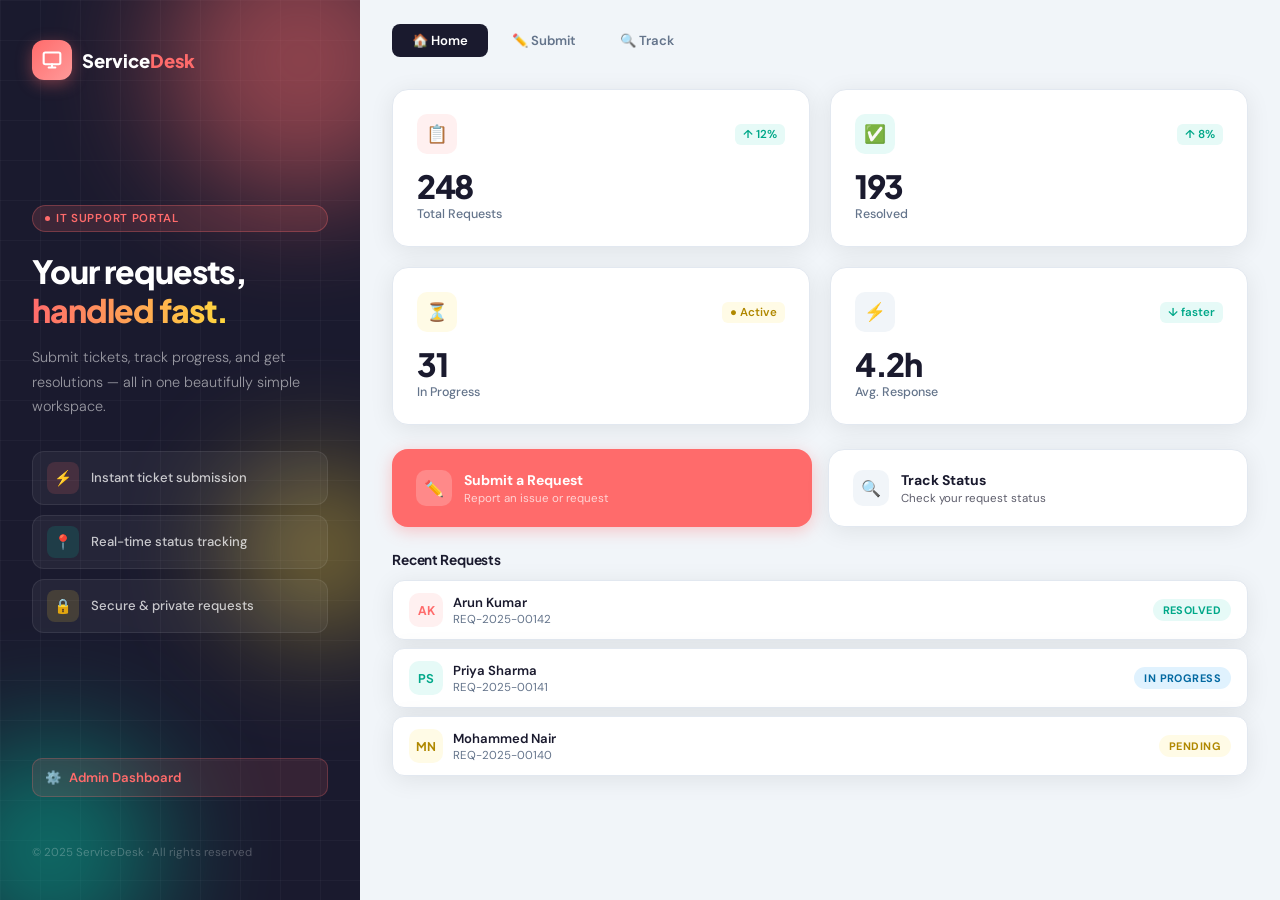
==== commit 1c4d12e1: "add admin page" ====
--- a/frontend/index.html
+++ b/frontend/index.html
@@ -42,7 +42,7 @@
           <div class="feat"><div class="feat-icon yellow">🔒</div><div class="feat-text">Secure &amp; private requests</div></div>
         </div>
       </div>
-      <div class="s-footer">© 2025 ServiceDesk · All rights reserved</div>
+      <a href="admin.html" style="display:flex;align-items:center;gap:8px;padding:10px 12px;border-radius:10px;background:rgba(255,107,107,0.12);border:1px solid rgba(255,107,107,0.25);text-decoration:none;margin-bottom:1rem;font-size:0.82rem;font-weight:600;color:var(--coral)"><span>⚙️</span> Admin Dashboard</a><div class="s-footer">© 2025 ServiceDesk · All rights reserved</div>
     </div>
   </aside>
 
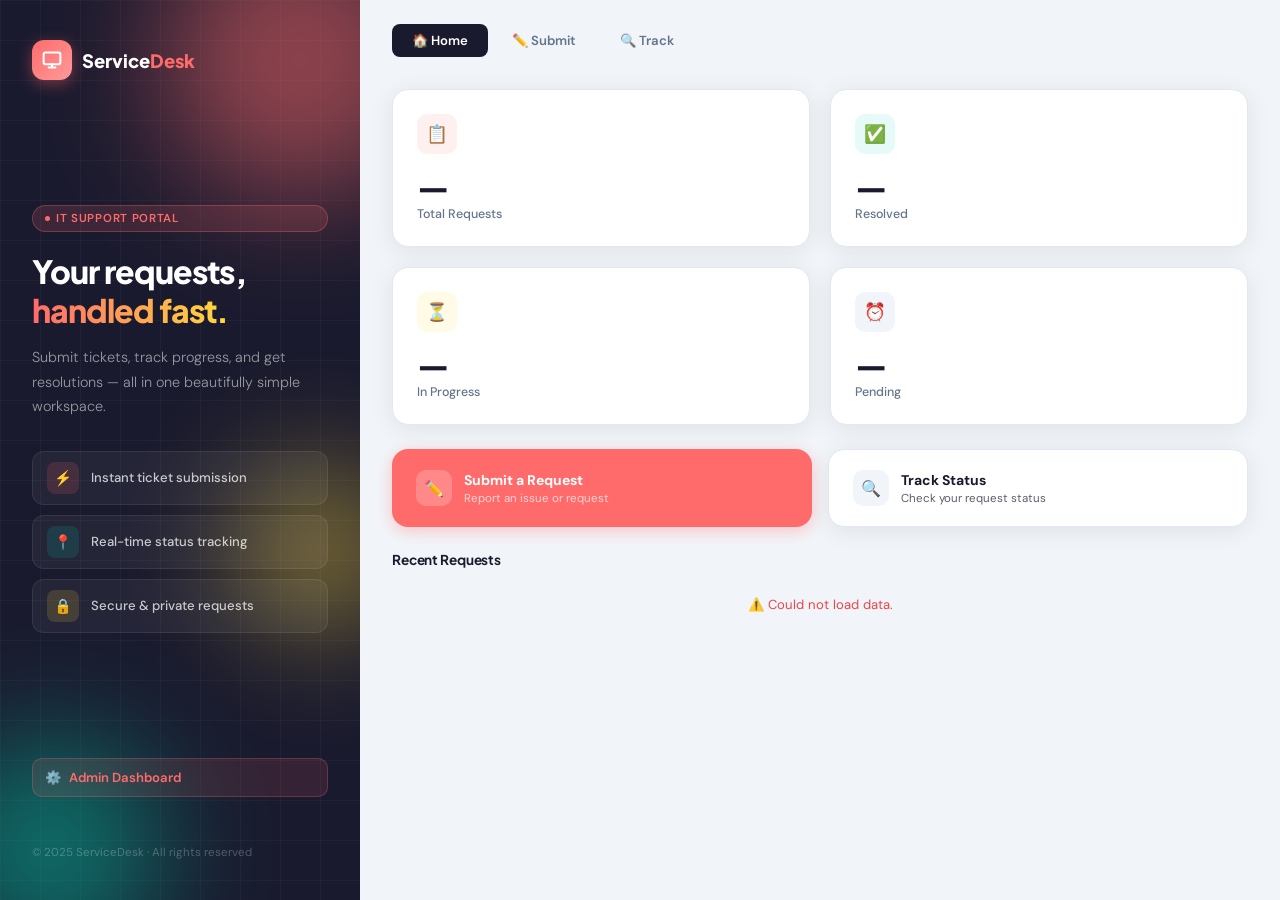
==== commit 12a6a112: "login page for admin dashboard" ====
--- a/frontend/index.html
+++ b/frontend/index.html
@@ -42,7 +42,8 @@
           <div class="feat"><div class="feat-icon yellow">🔒</div><div class="feat-text">Secure &amp; private requests</div></div>
         </div>
       </div>
-      <a href="admin.html" style="display:flex;align-items:center;gap:8px;padding:10px 12px;border-radius:10px;background:rgba(255,107,107,0.12);border:1px solid rgba(255,107,107,0.25);text-decoration:none;margin-bottom:1rem;font-size:0.82rem;font-weight:600;color:var(--coral)"><span>⚙️</span> Admin Dashboard</a><div class="s-footer">© 2025 ServiceDesk · All rights reserved</div>
+      <a href="admin-login.html" style="display:flex;align-items:center;gap:8px;padding:10px 12px;border-radius:10px;background:rgba(255,107,107,0.12);border:1px solid rgba(255,107,107,0.25);text-decoration:none;margin-bottom:1rem;font-size:0.82rem;font-weight:600;color:var(--coral)"><span>⚙️</span> Admin Dashboard</a>
+      <div class="s-footer">© 2025 ServiceDesk · All rights reserved</div>
     </div>
   </aside>
 
@@ -54,22 +55,27 @@
     </div>
 
     <div class="page active">
+      <!-- STATS: loaded from API -->
       <div class="home-grid">
         <div class="hcard">
-          <div class="hcard-top"><div class="hcard-icon coral">📋</div><span class="hcard-trend up">↑ 12%</span></div>
-          <div class="hcard-num">248</div><div class="hcard-label">Total Requests</div>
+          <div class="hcard-top"><div class="hcard-icon coral">📋</div></div>
+          <div class="hcard-num" id="stat-total"><span class="stat-loading">…</span></div>
+          <div class="hcard-label">Total Requests</div>
         </div>
         <div class="hcard">
-          <div class="hcard-top"><div class="hcard-icon teal">✅</div><span class="hcard-trend up">↑ 8%</span></div>
-          <div class="hcard-num">193</div><div class="hcard-label">Resolved</div>
+          <div class="hcard-top"><div class="hcard-icon teal">✅</div></div>
+          <div class="hcard-num" id="stat-resolved"><span class="stat-loading">…</span></div>
+          <div class="hcard-label">Resolved</div>
         </div>
         <div class="hcard">
-          <div class="hcard-top"><div class="hcard-icon yellow">⏳</div><span class="hcard-trend warn">● Active</span></div>
-          <div class="hcard-num">31</div><div class="hcard-label">In Progress</div>
+          <div class="hcard-top"><div class="hcard-icon yellow">⏳</div></div>
+          <div class="hcard-num" id="stat-progress"><span class="stat-loading">…</span></div>
+          <div class="hcard-label">In Progress</div>
         </div>
         <div class="hcard">
-          <div class="hcard-top"><div class="hcard-icon ink">⚡</div><span class="hcard-trend up">↓ faster</span></div>
-          <div class="hcard-num">4.2h</div><div class="hcard-label">Avg. Response</div>
+          <div class="hcard-top"><div class="hcard-icon ink">⏰</div></div>
+          <div class="hcard-num" id="stat-pending"><span class="stat-loading">…</span></div>
+          <div class="hcard-label">Pending</div>
         </div>
       </div>
 
@@ -85,28 +91,81 @@
       </div>
 
       <div class="recent-label">Recent Requests</div>
-      <div class="req-list">
-        <div class="req-row">
-          <div class="req-info"><div class="req-avatar av1">AK</div><div><div class="req-name">Arun Kumar</div><div class="req-id">REQ-2025-00142</div></div></div>
-          <span class="chip chip-done">Resolved</span>
-        </div>
-        <div class="req-row">
-          <div class="req-info"><div class="req-avatar av2">PS</div><div><div class="req-name">Priya Sharma</div><div class="req-id">REQ-2025-00141</div></div></div>
-          <span class="chip chip-progress">In Progress</span>
-        </div>
-        <div class="req-row">
-          <div class="req-info"><div class="req-avatar av3">MN</div><div><div class="req-name">Mohammed Nair</div><div class="req-id">REQ-2025-00140</div></div></div>
-          <span class="chip chip-pending">Pending</span>
-        </div>
+      <!-- RECENT: loaded from API -->
+      <div class="req-list" id="recentList">
+        <div style="padding:1.5rem;text-align:center;color:var(--slate);font-size:.85rem">Loading…</div>
       </div>
     </div>
   </div>
 </div>
 
+<style>
+.stat-loading{font-size:1rem;color:var(--slate);animation:pulse 1.2s infinite}
+@keyframes pulse{0%,100%{opacity:1}50%{opacity:.3}}
+.req-skeleton{height:58px;background:linear-gradient(90deg,#f1f5f9 25%,#e2e8f0 50%,#f1f5f9 75%);background-size:200% 100%;animation:shimmer 1.2s infinite;border-radius:12px;margin-bottom:8px}
+@keyframes shimmer{0%{background-position:200% 0}100%{background-position:-200% 0}}
+</style>
+
 <script>
-  const hbtn = document.getElementById('hbtn');
-  const drawer = document.getElementById('mDrawer');
-  hbtn.addEventListener('click', () => { hbtn.classList.toggle('open'); drawer.classList.toggle('open'); });
+const API_BASE = "https://w4o4c1pz78.execute-api.us-east-2.amazonaws.com/prod";
+
+// Skeleton placeholders while loading
+document.getElementById('recentList').innerHTML =
+  '<div class="req-skeleton"></div><div class="req-skeleton"></div><div class="req-skeleton"></div>';
+
+async function loadHomeData() {
+  try {
+    const res  = await fetch(`${API_BASE}/list`);
+    const data = await res.json();
+    const all  = Array.isArray(data) ? data : [];
+
+    // Stats
+    document.getElementById('stat-total').textContent    = all.length;
+    document.getElementById('stat-resolved').textContent = all.filter(r => r.status === 'Resolved').length;
+    document.getElementById('stat-progress').textContent = all.filter(r => r.status === 'In Progress').length;
+    document.getElementById('stat-pending').textContent  = all.filter(r => r.status === 'Pending').length;
+
+    // Recent: latest 5
+    const recent = all.slice(0, 5);
+    const colors = ['av1','av2','av3','av1','av2'];
+
+    if (recent.length === 0) {
+      document.getElementById('recentList').innerHTML =
+        '<div style="padding:1.5rem;text-align:center;color:var(--slate);font-size:.85rem">No requests yet.</div>';
+      return;
+    }
+
+    document.getElementById('recentList').innerHTML = recent.map((r, i) => {
+      const initials = (r.name || '?').split(' ').map(w => w[0]).join('').slice(0,2).toUpperCase();
+      const status   = r.status || 'Pending';
+      const chipCls  = status === 'Resolved' ? 'chip-done' : status === 'In Progress' ? 'chip-progress' : 'chip-pending';
+      return `<div class="req-row">
+        <div class="req-info">
+          <div class="req-avatar ${colors[i % colors.length]}">${initials}</div>
+          <div>
+            <div class="req-name">${r.name || '—'}</div>
+            <div class="req-id">${r.request_id || '—'}</div>
+          </div>
+        </div>
+        <span class="chip ${chipCls}">${status}</span>
+      </div>`;
+    }).join('');
+
+  } catch (e) {
+    document.getElementById('stat-total').textContent    = '—';
+    document.getElementById('stat-resolved').textContent = '—';
+    document.getElementById('stat-progress').textContent = '—';
+    document.getElementById('stat-pending').textContent  = '—';
+    document.getElementById('recentList').innerHTML =
+      '<div style="padding:1rem;color:#ef4444;font-size:.82rem;text-align:center">⚠️ Could not load data.</div>';
+  }
+}
+
+loadHomeData();
+
+const hbtn = document.getElementById('hbtn');
+const drawer = document.getElementById('mDrawer');
+hbtn.addEventListener('click', () => { hbtn.classList.toggle('open'); drawer.classList.toggle('open'); });
 </script>
 </body>
 </html>
